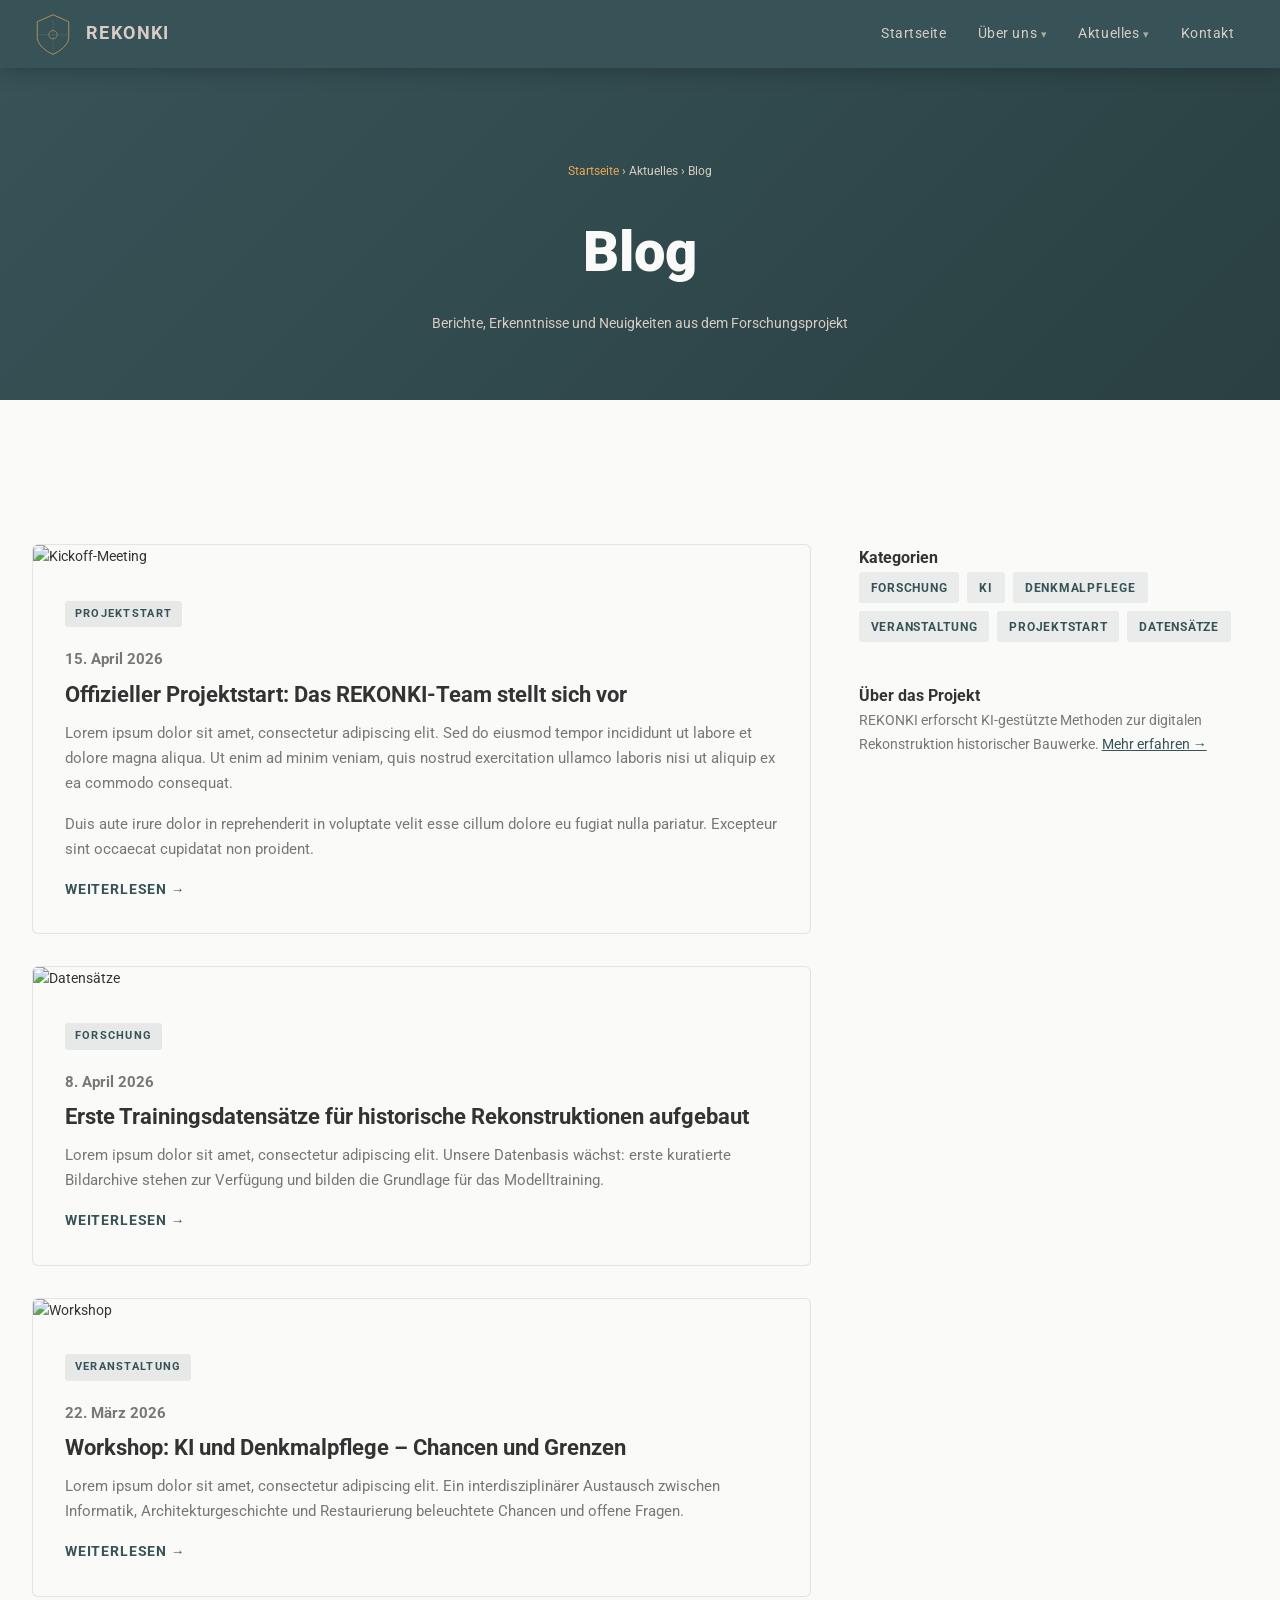
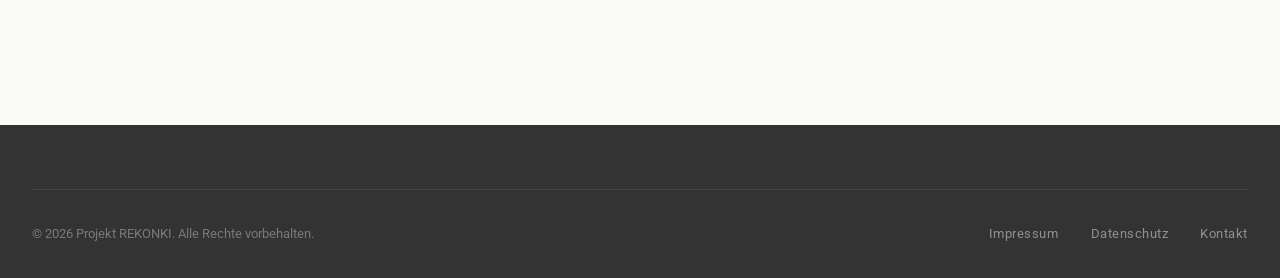
==== pages/blog.html @ 59e0ab64 "Add files via upload" ====
<!DOCTYPE html>
<html lang="de">
<head>
  <meta charset="UTF-8" />
  <meta name="viewport" content="width=device-width, initial-scale=1.0" />
  <meta name="description" content="REKONKI Blog – Aktuelle Berichte aus dem Forschungsprojekt." />
  <title>Blog – REKONKI</title>
  <link rel="preconnect" href="https://fonts.googleapis.com" />
  <link href="https://fonts.googleapis.com/css2?family=Roboto:wght@300;400;700;900&display=swap" rel="stylesheet" />
  <link rel="stylesheet" href="../css/style.css" />
  <style>
    .page-hero { background: linear-gradient(135deg, var(--teal) 0%, #2a4042 100%); padding: 5rem 0 4rem; text-align: center; }
    .page-hero h1 { color: var(--white); font-size: clamp(2rem,5vw,3.5rem); font-weight: 900; }
    .page-hero p { color: var(--sand); margin-top: 0.75rem; }
    .breadcrumb { font-size: 0.78rem; color: rgba(217,204,196,0.5); margin-bottom: 1.5rem; }
    .breadcrumb a { color: var(--gold); text-decoration: none; }
    .blog-grid { display: grid; grid-template-columns: 2fr 1fr; gap: 3rem; margin-top: 3rem; }
    .blog-post { background: var(--white); border: 1px solid rgba(217,204,196,0.5); border-radius: 6px; overflow: hidden; margin-bottom: 2rem; }
    .blog-post img { width: 100%; height: 260px; object-fit: cover; }
    .blog-post-body { padding: 2rem; }
    .blog-post h2 { font-size: 1.35rem; font-weight: 700; color: var(--dark); margin-bottom: 0.75rem; line-height: 1.3; }
    .blog-post p { font-size: 0.92rem; color: #777; line-height: 1.7; margin-bottom: 1rem; }
    .blog-post a.read-more { color: var(--teal); font-weight: 700; font-size: 0.85rem; text-decoration: none; letter-spacing: 0.06em; text-transform: uppercase; }
    .blog-post a.read-more:hover { color: var(--gold); }
    .sidebar h3 { font-size: 1rem; font-weight: 700; color: var(--dark); margin-bottom: 1rem; padding-bottom: 0.5rem; border-bottom: 2px solid var(--gold); }
    .sidebar-widget { margin-bottom: 2.5rem; }
    .tag-cloud { display: flex; flex-wrap: wrap; gap: 0.5rem; }
    .tag { background: rgba(55,83,87,0.08); color: var(--teal); padding: 0.3rem 0.75rem; border-radius: 3px; font-size: 0.78rem; font-weight: 700; letter-spacing: 0.06em; text-transform: uppercase; }
    @media (max-width:768px) { .blog-grid { grid-template-columns: 1fr; } }
  </style>
</head>
<body>

<nav id="main-nav" role="navigation" aria-label="Hauptnavigation">
  <div class="nav-inner">
    <a href="../index.html" class="nav-logo">
      <svg width="42" height="42" viewBox="0 0 100 120" fill="none" aria-hidden="true">
        <path d="M50 5 L95 25 L95 70 C95 90 70 110 50 118 C30 110 5 90 5 70 L5 25 Z" fill="#375357" stroke="#E9A753" stroke-width="2"/>
        <circle cx="50" cy="62" r="12" fill="none" stroke="#E9A753" stroke-width="1.5"/>
        <line x1="50" y1="20" x2="50" y2="115" stroke="rgba(217,204,196,0.3)" stroke-width="1"/>
        <line x1="8" y1="62" x2="92" y2="62" stroke="rgba(217,204,196,0.3)" stroke-width="1"/>
      </svg>
      <span class="nav-logo-text">REKONKI</span>
    </a>
    <ul class="nav-links" id="nav-links">
      <li><a href="../index.html">Startseite</a></li>
      <li class="nav-dropdown"><a href="#">Über uns</a>
        <ul class="dropdown-menu">
          <li><a href="team.html">Projektteam</a></li>
          <li><a href="partner.html">Projektpartner</a></li>
          <li><a href="traeger.html">Projektträger</a></li>
          <li><a href="entwicklung.html">Projektentwicklung</a></li>
        </ul>
      </li>
      <li class="nav-dropdown"><a href="#">Aktuelles</a>
        <ul class="dropdown-menu">
          <li><a href="blog.html">Blog</a></li>
          <li><a href="veranstaltungen.html">Veranstaltungen</a></li>
        </ul>
      </li>
      <li><a href="kontakt.html">Kontakt</a></li>
    </ul>
    <button class="burger" id="burger" aria-label="Menü öffnen"><span></span><span></span><span></span></button>
  </div>
</nav>

<header class="page-hero">
  <div class="container">
    <p class="breadcrumb"><a href="../index.html">Startseite</a> › Aktuelles › Blog</p>
    <h1>Blog</h1>
    <p>Berichte, Erkenntnisse und Neuigkeiten aus dem Forschungsprojekt</p>
  </div>
</header>

<section>
  <div class="container">
    <div class="blog-grid">
      <main>
        <article class="blog-post reveal" id="post-1">
          <img src="https://images.unsplash.com/photo-1524178232363-1fb2b075b655?w=900&q=70" alt="Kickoff-Meeting" loading="lazy" />
          <div class="blog-post-body">
            <span class="news-tag">Projektstart</span>
            <p class="news-date" style="margin:0.5rem 0;">15. April 2026</p>
            <h2>Offizieller Projektstart: Das REKONKI-Team stellt sich vor</h2>
            <p>Lorem ipsum dolor sit amet, consectetur adipiscing elit. Sed do eiusmod tempor incididunt ut labore et dolore magna aliqua. Ut enim ad minim veniam, quis nostrud exercitation ullamco laboris nisi ut aliquip ex ea commodo consequat.</p>
            <p>Duis aute irure dolor in reprehenderit in voluptate velit esse cillum dolore eu fugiat nulla pariatur. Excepteur sint occaecat cupidatat non proident.</p>
            <a href="#" class="read-more">Weiterlesen →</a>
          </div>
        </article>
        <article class="blog-post reveal" id="post-2">
          <img src="https://images.unsplash.com/photo-1551288049-bebda4e38f71?w=900&q=70" alt="Datensätze" loading="lazy" />
          <div class="blog-post-body">
            <span class="news-tag">Forschung</span>
            <p class="news-date" style="margin:0.5rem 0;">8. April 2026</p>
            <h2>Erste Trainingsdatensätze für historische Rekonstruktionen aufgebaut</h2>
            <p>Lorem ipsum dolor sit amet, consectetur adipiscing elit. Unsere Datenbasis wächst: erste kuratierte Bildarchive stehen zur Verfügung und bilden die Grundlage für das Modelltraining.</p>
            <a href="#" class="read-more">Weiterlesen →</a>
          </div>
        </article>
        <article class="blog-post reveal" id="post-3">
          <img src="https://images.unsplash.com/photo-1540575467063-178a50c2df87?w=900&q=70" alt="Workshop" loading="lazy" />
          <div class="blog-post-body">
            <span class="news-tag">Veranstaltung</span>
            <p class="news-date" style="margin:0.5rem 0;">22. März 2026</p>
            <h2>Workshop: KI und Denkmalpflege – Chancen und Grenzen</h2>
            <p>Lorem ipsum dolor sit amet, consectetur adipiscing elit. Ein interdisziplinärer Austausch zwischen Informatik, Architekturgeschichte und Restaurierung beleuchtete Chancen und offene Fragen.</p>
            <a href="#" class="read-more">Weiterlesen →</a>
          </div>
        </article>
      </main>

      <aside>
        <div class="sidebar-widget reveal">
          <h3>Kategorien</h3>
          <div class="tag-cloud">
            <span class="tag">Forschung</span>
            <span class="tag">KI</span>
            <span class="tag">Denkmalpflege</span>
            <span class="tag">Veranstaltung</span>
            <span class="tag">Projektstart</span>
            <span class="tag">Datensätze</span>
          </div>
        </div>
        <div class="sidebar-widget reveal">
          <h3>Über das Projekt</h3>
          <p style="font-size:0.88rem; color:#777; line-height:1.7;">
            REKONKI erforscht KI-gestützte Methoden zur digitalen Rekonstruktion 
            historischer Bauwerke. <a href="../index.html" style="color:var(--teal);">Mehr erfahren →</a>
          </p>
        </div>
      </aside>
    </div>
  </div>
</section>

<footer role="contentinfo">
  <div class="container">
    <div class="footer-bottom" style="border-top:1px solid rgba(217,204,196,0.12); padding-top:2rem; display:flex; align-items:center; justify-content:space-between; flex-wrap:wrap; gap:1rem;">
      <p class="footer-copy">&copy; 2026 Projekt REKONKI. Alle Rechte vorbehalten.</p>
      <ul class="footer-links">
        <li><a href="impressum.html">Impressum</a></li>
        <li><a href="datenschutz.html">Datenschutz</a></li>
        <li><a href="kontakt.html">Kontakt</a></li>
      </ul>
    </div>
  </div>
</footer>
<script src="../js/main.js"></script>
</body>
</html>
---- css/style.css ----
@import url('https://fonts.googleapis.com/css2?family=Roboto:wght@300;400;700;900&display=swap');

:root {
  --dark: #333333;
  --sand: #D9CCC4;
  --terracotta: #C3937D;
  --gold: #E9A753;
  --teal: #375357;
  --white: #FAFAF8;
  --light-bg: #F5F0EC;

  --font-main: 'Roboto', sans-serif;
  --font-alt: 'Open Sauce One', 'Roboto', sans-serif;
}

* { box-sizing: border-box; margin: 0; padding: 0; }

html { scroll-behavior: smooth; }

body {
  font-family: var(--font-main);
  color: var(--dark);
  background: var(--white);
  line-height: 1.7;
  font-size: 14px;
}

/* ───── NAV ───── */
#main-nav {
  position: sticky;
  top: 0;
  z-index: 1000;
  background: var(--teal);
  box-shadow: 0 2px 20px rgba(0,0,0,0.25);
}

.nav-inner {
  max-width: 1280px;
  margin: 0 auto;
  padding: 0 2rem;
  display: flex;
  align-items: center;
  justify-content: space-between;
  height: 68px;
}

.nav-logo {
  display: flex;
  align-items: center;
  gap: 0.75rem;
  text-decoration: none;
  color: var(--white);
}
.nav-logo img { height: 42px; width: auto; }
.nav-logo-text {
  font-size: 1.1rem;
  font-weight: 700;
  letter-spacing: 0.08em;
  color: var(--sand);
}

.nav-links {
  display: flex;
  align-items: center;
  gap: 0.25rem;
  list-style: none;
}

.nav-links a {
  color: var(--sand);
  text-decoration: none;
  font-size: 0.85rem;
  font-weight: 400;
  padding: 0.5rem 0.85rem;
  border-radius: 4px;
  letter-spacing: 0.04em;
  transition: background 0.2s, color 0.2s;
}
.nav-links a:hover { background: rgba(217,204,196,0.15); color: var(--white); }

/* Dropdown */
.nav-dropdown { position: relative; }
.nav-dropdown > a::after {
  content: ' ▾';
  font-size: 0.7rem;
  opacity: 0.7;
}
.dropdown-menu {
  display: none;
  position: absolute;
  top: 100%;
  left: 0;
  background: var(--teal);
  min-width: 180px;
  border-top: 2px solid var(--gold);
  border-radius: 0 0 6px 6px;
  box-shadow: 0 8px 20px rgba(0,0,0,0.2);
  list-style: none;
}
.dropdown-menu li a {
  display: block;
  padding: 0.6rem 1rem;
  color: var(--sand);
  font-size: 0.82rem;
  border-radius: 0;
}
.dropdown-menu li a:hover { background: rgba(233,167,83,0.2); color: var(--gold); }
.nav-dropdown:hover .dropdown-menu { display: block; }

/* Burger */
.burger {
  display: none;
  flex-direction: column;
  gap: 5px;
  cursor: pointer;
  padding: 8px;
  background: none;
  border: none;
}
.burger span {
  display: block;
  width: 24px;
  height: 2px;
  background: var(--sand);
  transition: all 0.3s;
  border-radius: 2px;
}

/* ───── HERO ───── */
#hero {
  min-height: 90vh;
  background: linear-gradient(135deg, var(--teal) 0%, #2a4042 50%, #1e2f31 100%);
  display: flex;
  align-items: center;
  justify-content: center;
  text-align: center;
  position: relative;
  overflow: hidden;
  padding: 4rem 2rem;
}

#hero::before {
  content: '';
  position: absolute;
  inset: 0;
  background:
    radial-gradient(ellipse at 20% 50%, rgba(233,167,83,0.1) 0%, transparent 60%),
    radial-gradient(ellipse at 80% 20%, rgba(195,147,125,0.08) 0%, transparent 50%);
}

/* Animated grid overlay */
#hero::after {
  content: '';
  position: absolute;
  inset: 0;
  background-image:
    linear-gradient(rgba(217,204,196,0.04) 1px, transparent 1px),
    linear-gradient(90deg, rgba(217,204,196,0.04) 1px, transparent 1px);
  background-size: 60px 60px;
  mask-image: radial-gradient(ellipse at center, black 30%, transparent 80%);
}

.hero-content {
  position: relative;
  z-index: 1;
  max-width: 860px;
}

.hero-badge {
  display: inline-block;
  background: rgba(233,167,83,0.15);
  border: 1px solid rgba(233,167,83,0.4);
  color: var(--gold);
  font-size: 0.72rem;
  letter-spacing: 0.18em;
  padding: 0.35rem 1rem;
  border-radius: 100px;
  margin-bottom: 2rem;
  text-transform: uppercase;
  font-weight: 700;
}

.hero-logo-img {
  width: 110px;
  height: 110px;
  object-fit: contain;
  margin-bottom: 2rem;
  filter: drop-shadow(0 0 20px rgba(233,167,83,0.4));
  animation: heroFloat 4s ease-in-out infinite;
}

@keyframes heroFloat {
  0%, 100% { transform: translateY(0); }
  50% { transform: translateY(-10px); }
}

.hero-title {
  font-family: var(--font-main);
  font-size: clamp(2.8rem, 6vw, 5rem);
  font-weight: 900;
  color: var(--white);
  line-height: 1.05;
  letter-spacing: -0.02em;
  margin-bottom: 0.5rem;
}

.hero-title span { color: var(--gold); }

.hero-sub {
  font-size: clamp(1rem, 2vw, 1.3rem);
  color: var(--sand);
  font-weight: 300;
  letter-spacing: 0.06em;
  margin-bottom: 2.5rem;
}

.hero-statement {
  font-size: clamp(1.05rem, 2.5vw, 1.35rem);
  color: rgba(217,204,196,0.85);
  max-width: 680px;
  margin: 0 auto 3rem;
  line-height: 1.65;
}

.hero-cta {
  display: inline-flex;
  gap: 1rem;
  flex-wrap: wrap;
  justify-content: center;
}

.btn-primary {
  background: var(--gold);
  color: var(--dark);
  padding: 0.85rem 2rem;
  font-weight: 700;
  font-size: 0.88rem;
  letter-spacing: 0.06em;
  text-decoration: none;
  border-radius: 4px;
  text-transform: uppercase;
  transition: background 0.2s, transform 0.15s;
}
.btn-primary:hover { background: #d4923f; transform: translateY(-2px); }

.btn-secondary {
  background: transparent;
  color: var(--sand);
  padding: 0.85rem 2rem;
  font-weight: 400;
  font-size: 0.88rem;
  letter-spacing: 0.06em;
  text-decoration: none;
  border: 1px solid rgba(217,204,196,0.4);
  border-radius: 4px;
  text-transform: uppercase;
  transition: border-color 0.2s, color 0.2s;
}
.btn-secondary:hover { border-color: var(--sand); color: var(--white); }

/* ───── SECTION SHARED ───── */
.section-label {
  font-size: 0.72rem;
  letter-spacing: 0.2em;
  text-transform: uppercase;
  color: var(--terracotta);
  font-weight: 700;
  margin-bottom: 0.75rem;
}

.section-title {
  font-size: clamp(1.8rem, 3.5vw, 2.8rem);
  font-weight: 700;
  color: var(--dark);
  line-height: 1.15;
  margin-bottom: 1rem;
}

.section-intro {
  font-size: 1rem;
  color: #666;
  max-width: 640px;
  line-height: 1.7;
}

.container {
  max-width: 1280px;
  margin: 0 auto;
  padding: 0 2rem;
}

section { padding: 6rem 0; }
section:nth-child(even) { background: var(--light-bg); }

/* ───── CAROUSEL ───── */
#challenges { background: var(--dark); padding: 6rem 0; }
#challenges .section-label { color: var(--terracotta); }
#challenges .section-title { color: var(--white); }

.carousel-wrapper {
  position: relative;
  overflow: hidden;
  border-radius: 8px;
  margin-top: 3rem;
}

.carousel-track {
  display: flex;
  transition: transform 0.5s cubic-bezier(0.77,0,0.175,1);
}

.carousel-slide {
  min-width: 100%;
  position: relative;
  height: 480px;
  overflow: hidden;
}

.carousel-slide img {
  width: 100%;
  height: 100%;
  object-fit: cover;
  filter: brightness(0.55);
}

.slide-content {
  position: absolute;
  bottom: 0;
  left: 0;
  right: 0;
  padding: 3rem;
  background: linear-gradient(to top, rgba(30,47,49,0.98) 0%, transparent 100%);
}

.slide-num {
  font-size: 0.7rem;
  letter-spacing: 0.2em;
  color: var(--gold);
  font-weight: 700;
  text-transform: uppercase;
  margin-bottom: 0.5rem;
}

.slide-content h3 {
  font-size: 1.6rem;
  font-weight: 700;
  color: var(--white);
  margin-bottom: 0.75rem;
}

.slide-content p { color: var(--sand); font-size: 0.95rem; max-width: 600px; }

.carousel-controls {
  display: flex;
  align-items: center;
  justify-content: center;
  gap: 1rem;
  margin-top: 1.5rem;
}

.carousel-btn {
  width: 44px;
  height: 44px;
  border-radius: 50%;
  border: 1px solid rgba(217,204,196,0.25);
  background: transparent;
  color: var(--sand);
  font-size: 1.1rem;
  cursor: pointer;
  display: flex;
  align-items: center;
  justify-content: center;
  transition: background 0.2s, border-color 0.2s;
}
.carousel-btn:hover { background: rgba(233,167,83,0.15); border-color: var(--gold); color: var(--gold); }

.carousel-dots { display: flex; gap: 8px; }
.dot {
  width: 8px;
  height: 8px;
  border-radius: 50%;
  background: rgba(217,204,196,0.3);
  cursor: pointer;
  transition: background 0.2s, transform 0.2s;
}
.dot.active { background: var(--gold); transform: scale(1.3); }

/* ───── CORE QUESTIONS ───── */
.kernfragen-grid {
  display: grid;
  grid-template-columns: repeat(3, 1fr);
  gap: 2rem;
  margin-top: 3.5rem;
}

.kf-card {
  background: var(--white);
  border: 1px solid rgba(195,147,125,0.2);
  border-top: 3px solid var(--gold);
  padding: 2.5rem;
  border-radius: 4px;
  transition: box-shadow 0.2s, transform 0.2s;
}
.kf-card:hover { box-shadow: 0 12px 40px rgba(55,83,87,0.12); transform: translateY(-4px); }

.kf-icon {
  width: 52px;
  height: 52px;
  border-radius: 50%;
  background: var(--teal);
  display: flex;
  align-items: center;
  justify-content: center;
  margin-bottom: 1.5rem;
  color: var(--gold);
  font-size: 1.3rem;
}

.kf-card h3 {
  font-size: 1.1rem;
  font-weight: 700;
  color: var(--dark);
  margin-bottom: 1rem;
  line-height: 1.3;
}

.kf-card p { color: #666; font-size: 0.92rem; line-height: 1.7; }

/* ───── NEWS ───── */
.news-grid {
  display: grid;
  grid-template-columns: repeat(3, 1fr);
  gap: 2rem;
  margin-top: 3rem;
}

.news-card {
  border-radius: 6px;
  overflow: hidden;
  background: var(--white);
  border: 1px solid rgba(217,204,196,0.5);
  transition: box-shadow 0.25s, transform 0.25s;
  text-decoration: none;
  color: inherit;
  display: block;
}
.news-card:hover { box-shadow: 0 16px 48px rgba(55,83,87,0.14); transform: translateY(-5px); }

.news-card-img {
  width: 100%;
  height: 200px;
  object-fit: cover;
}

.news-card-body { padding: 1.5rem; }

.news-tag {
  display: inline-block;
  background: rgba(55,83,87,0.1);
  color: var(--teal);
  font-size: 0.68rem;
  font-weight: 700;
  letter-spacing: 0.12em;
  text-transform: uppercase;
  padding: 0.25rem 0.6rem;
  border-radius: 3px;
  margin-bottom: 0.75rem;
}

.news-card h3 {
  font-size: 1.05rem;
  font-weight: 700;
  color: var(--dark);
  margin-bottom: 0.6rem;
  line-height: 1.35;
}

.news-card p { font-size: 0.88rem; color: #777; }

.news-date {
  font-size: 0.78rem;
  color: var(--terracotta);
  margin-top: 1rem;
  font-weight: 700;
}

.news-more {
  text-align: center;
  margin-top: 3rem;
}

/* ───── PARTNER ───── */
#partner { background: var(--light-bg); }

.partner-list {
  margin-top: 3rem;
  display: flex;
  flex-direction: column;
  gap: 1.5px;
}

.partner-item {
  display: grid;
  grid-template-columns: 180px 1fr;
  align-items: center;
  background: var(--white);
  border: 1px solid rgba(217,204,196,0.5);
  border-radius: 4px;
  overflow: hidden;
  transition: box-shadow 0.2s;
}
.partner-item:hover { box-shadow: 0 4px 20px rgba(55,83,87,0.1); }

.partner-logo-cell {
  padding: 2rem;
  display: flex;
  align-items: center;
  justify-content: center;
  border-right: 1px solid rgba(217,204,196,0.4);
  background: var(--light-bg);
  min-height: 100px;
}

.partner-logo-placeholder {
  width: 100px;
  height: 50px;
  background: var(--sand);
  border-radius: 4px;
  display: flex;
  align-items: center;
  justify-content: center;
  font-size: 0.65rem;
  color: var(--dark);
  font-weight: 700;
  letter-spacing: 0.08em;
  text-align: center;
}

.partner-info { padding: 1.5rem 2rem; }
.partner-info h3 { font-size: 1rem; font-weight: 700; color: var(--dark); margin-bottom: 0.5rem; }
.partner-info p { font-size: 0.88rem; color: #666; line-height: 1.65; }

/* ───── FOOTER ───── */
footer {
  background: var(--dark);
  color: var(--sand);
  padding: 4rem 0 2rem;
}

.footer-top {
  display: flex;
  align-items: flex-start;
  justify-content: space-between;
  gap: 3rem;
  margin-bottom: 3rem;
  flex-wrap: wrap;
}

.footer-brand img { height: 60px; width: auto; margin-bottom: 1rem; }
.footer-brand p { font-size: 0.85rem; color: rgba(217,204,196,0.65); max-width: 280px; line-height: 1.6; }

.footer-tagline {
  font-size: 0.75rem;
  letter-spacing: 0.12em;
  text-transform: uppercase;
  color: var(--gold);
  margin-bottom: 0.5rem;
  font-weight: 700;
}

.footer-traeger {
  text-align: center;
}

.footer-traeger-label {
  font-size: 0.7rem;
  letter-spacing: 0.15em;
  text-transform: uppercase;
  color: rgba(217,204,196,0.5);
  margin-bottom: 0.75rem;
}

.footer-traeger-logo {
  width: 140px;
  height: 70px;
  background: rgba(255,255,255,0.05);
  border: 1px solid rgba(217,204,196,0.15);
  border-radius: 4px;
  display: flex;
  align-items: center;
  justify-content: center;
  font-size: 0.7rem;
  color: rgba(217,204,196,0.4);
  text-transform: uppercase;
  letter-spacing: 0.1em;
  margin: 0 auto;
}

.footer-bottom {
  border-top: 1px solid rgba(217,204,196,0.12);
  padding-top: 2rem;
  display: flex;
  align-items: center;
  justify-content: space-between;
  flex-wrap: wrap;
  gap: 1rem;
}

.footer-copy { font-size: 0.8rem; color: rgba(217,204,196,0.45); }

.footer-links {
  display: flex;
  gap: 2rem;
  list-style: none;
}

.footer-links a {
  color: rgba(217,204,196,0.6);
  text-decoration: none;
  font-size: 0.82rem;
  letter-spacing: 0.04em;
  transition: color 0.2s;
}
.footer-links a:hover { color: var(--gold); }

/* ───── RESPONSIVE ───── */
@media (max-width: 1024px) {
  .kernfragen-grid { grid-template-columns: 1fr 1fr; }
  .news-grid { grid-template-columns: 1fr 1fr; }
}

@media (max-width: 768px) {
  .nav-links { display: none; }
  .burger { display: flex; }
  .nav-links.open {
    display: flex;
    flex-direction: column;
    position: absolute;
    top: 68px;
    left: 0;
    right: 0;
    background: var(--teal);
    padding: 1rem 0;
    box-shadow: 0 8px 20px rgba(0,0,0,0.3);
  }
  .nav-links.open li { width: 100%; }
  .nav-links.open a { display: block; padding: 0.75rem 2rem; }
  .dropdown-menu { position: static; display: none; box-shadow: none; border-radius: 0; padding-left: 1rem; }
  .nav-dropdown.open .dropdown-menu { display: block; }

  .kernfragen-grid { grid-template-columns: 1fr; }
  .news-grid { grid-template-columns: 1fr; }
  .partner-item { grid-template-columns: 1fr; }
  .partner-logo-cell { border-right: none; border-bottom: 1px solid rgba(217,204,196,0.4); }
  .footer-top { flex-direction: column; align-items: center; text-align: center; }
  .footer-bottom { flex-direction: column; text-align: center; }
  .carousel-slide { height: 360px; }
  .slide-content { padding: 1.5rem; }
}

/* ───── SCROLL REVEAL ───── */
.reveal {
  opacity: 0;
  transform: translateY(30px);
  transition: opacity 0.65s ease, transform 0.65s ease;
}
.reveal.visible { opacity: 1; transform: none; }

/* Section divider accent */
.divider-accent {
  width: 48px;
  height: 3px;
  background: var(--gold);
  margin: 1rem 0 1.5rem;
}
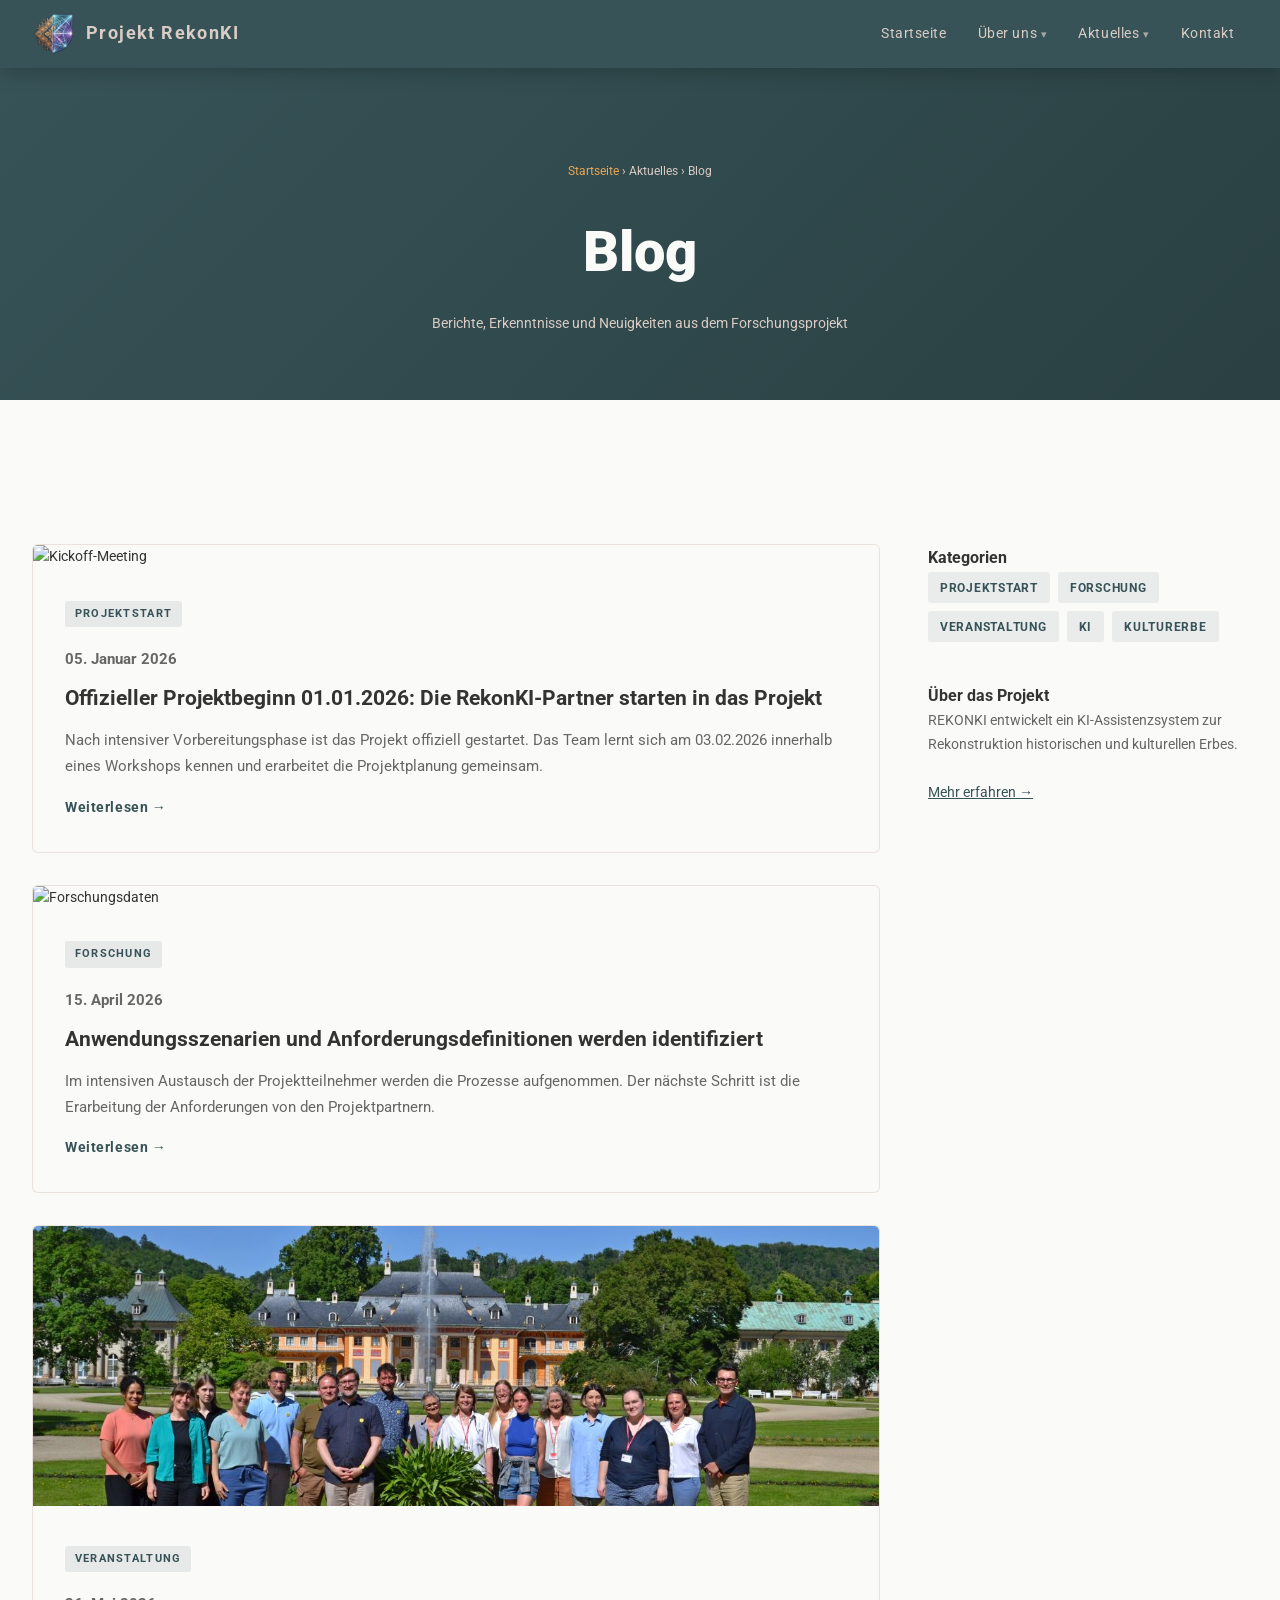
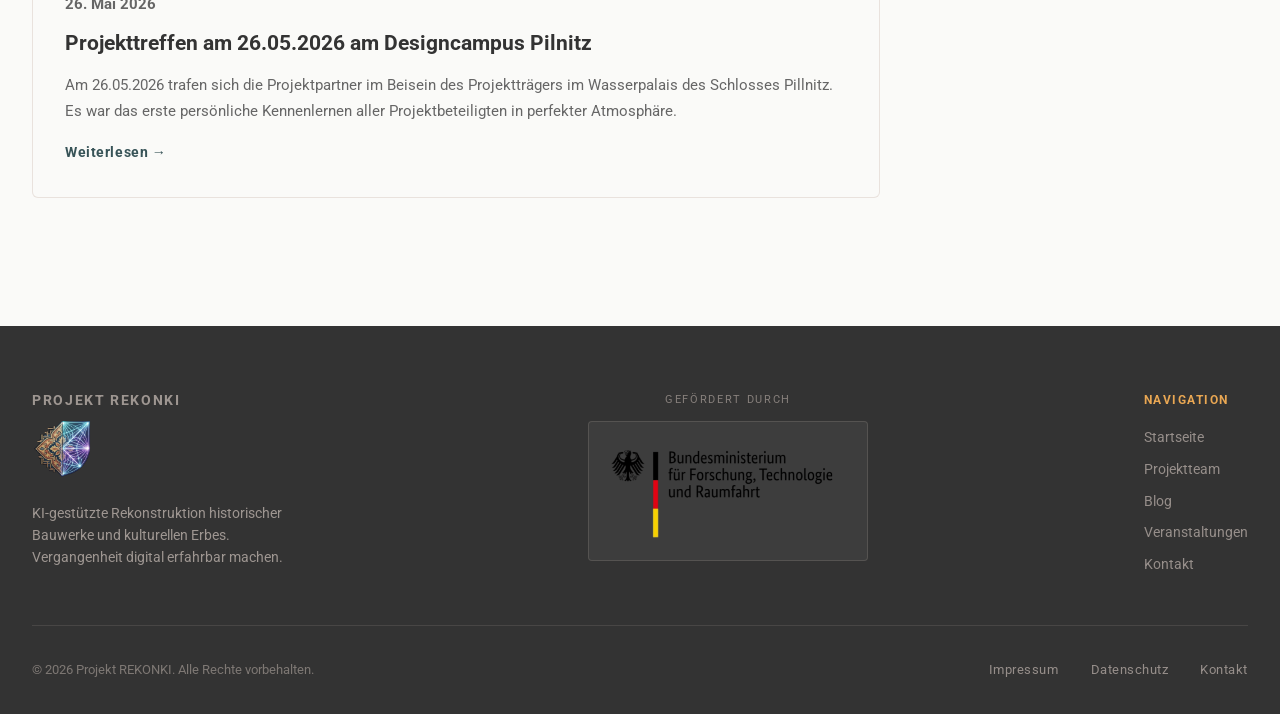
==== commit 464c8c05: "Add files via upload update unterseiten" ====
--- a/pages/blog.html
+++ b/pages/blog.html
@@ -3,7 +3,7 @@
 <head>
   <meta charset="UTF-8" />
   <meta name="viewport" content="width=device-width, initial-scale=1.0" />
-  <meta name="description" content="REKONKI Blog – Aktuelle Berichte aus dem Forschungsprojekt." />
+  <meta name="description" content="Blog – Berichte, Erkenntnisse und Neuigkeiten aus dem Forschungsprojekt REKONKI." />
   <title>Blog – REKONKI</title>
   <link rel="preconnect" href="https://fonts.googleapis.com" />
   <link href="https://fonts.googleapis.com/css2?family=Roboto:wght@300;400;700;900&display=swap" rel="stylesheet" />
@@ -14,13 +14,13 @@
     .page-hero p { color: var(--sand); margin-top: 0.75rem; }
     .breadcrumb { font-size: 0.78rem; color: rgba(217,204,196,0.5); margin-bottom: 1.5rem; }
     .breadcrumb a { color: var(--gold); text-decoration: none; }
-    .blog-grid { display: grid; grid-template-columns: 2fr 1fr; gap: 3rem; margin-top: 3rem; }
+    .blog-grid { display: grid; grid-template-columns: 1fr 320px; gap: 3rem; margin-top: 3rem; align-items: start; }
     .blog-post { background: var(--white); border: 1px solid rgba(217,204,196,0.5); border-radius: 6px; overflow: hidden; margin-bottom: 2rem; }
-    .blog-post img { width: 100%; height: 260px; object-fit: cover; }
+    .blog-post img { width: 100%; height: 280px; object-fit: cover; }
     .blog-post-body { padding: 2rem; }
-    .blog-post h2 { font-size: 1.35rem; font-weight: 700; color: var(--dark); margin-bottom: 0.75rem; line-height: 1.3; }
-    .blog-post p { font-size: 0.92rem; color: #777; line-height: 1.7; margin-bottom: 1rem; }
-    .blog-post a.read-more { color: var(--teal); font-weight: 700; font-size: 0.85rem; text-decoration: none; letter-spacing: 0.06em; text-transform: uppercase; }
+    .blog-post h2 { font-size: 1.3rem; font-weight: 700; color: var(--dark); margin: 0.75rem 0 1rem; line-height: 1.3; }
+    .blog-post p { font-size: 0.92rem; color: #666; line-height: 1.75; margin-bottom: 1rem; }
+    .blog-post a.read-more { color: var(--teal); font-weight: 700; font-size: 0.88rem; text-decoration: none; letter-spacing: 0.04em; }
     .blog-post a.read-more:hover { color: var(--gold); }
     .sidebar h3 { font-size: 1rem; font-weight: 700; color: var(--dark); margin-bottom: 1rem; padding-bottom: 0.5rem; border-bottom: 2px solid var(--gold); }
     .sidebar-widget { margin-bottom: 2.5rem; }
@@ -31,42 +31,12 @@
 </head>
 <body>
 
-<nav id="main-nav" role="navigation" aria-label="Hauptnavigation">
-  <div class="nav-inner">
-    <a href="../index.html" class="nav-logo">
-      <svg width="42" height="42" viewBox="0 0 100 120" fill="none" aria-hidden="true">
-        <path d="M50 5 L95 25 L95 70 C95 90 70 110 50 118 C30 110 5 90 5 70 L5 25 Z" fill="#375357" stroke="#E9A753" stroke-width="2"/>
-        <circle cx="50" cy="62" r="12" fill="none" stroke="#E9A753" stroke-width="1.5"/>
-        <line x1="50" y1="20" x2="50" y2="115" stroke="rgba(217,204,196,0.3)" stroke-width="1"/>
-        <line x1="8" y1="62" x2="92" y2="62" stroke="rgba(217,204,196,0.3)" stroke-width="1"/>
-      </svg>
-      <span class="nav-logo-text">REKONKI</span>
-    </a>
-    <ul class="nav-links" id="nav-links">
-      <li><a href="../index.html">Startseite</a></li>
-      <li class="nav-dropdown"><a href="#">Über uns</a>
-        <ul class="dropdown-menu">
-          <li><a href="team.html">Projektteam</a></li>
-          <li><a href="partner.html">Projektpartner</a></li>
-          <li><a href="traeger.html">Projektträger</a></li>
-          <li><a href="entwicklung.html">Projektentwicklung</a></li>
-        </ul>
-      </li>
-      <li class="nav-dropdown"><a href="#">Aktuelles</a>
-        <ul class="dropdown-menu">
-          <li><a href="blog.html">Blog</a></li>
-          <li><a href="veranstaltungen.html">Veranstaltungen</a></li>
-        </ul>
-      </li>
-      <li><a href="kontakt.html">Kontakt</a></li>
-    </ul>
-    <button class="burger" id="burger" aria-label="Menü öffnen"><span></span><span></span><span></span></button>
-  </div>
-</nav>
+<!-- Navigation → wird durch js/components.js eingefügt -->
+<div id="site-nav"></div>
 
 <header class="page-hero">
   <div class="container">
-    <p class="breadcrumb"><a href="../index.html">Startseite</a> › Aktuelles › Blog</p>
+    <p class="breadcrumb"><a href="/index.html">Startseite</a> › Aktuelles › Blog</p>
     <h1>Blog</h1>
     <p>Berichte, Erkenntnisse und Neuigkeiten aus dem Forschungsprojekt</p>
   </div>
@@ -80,52 +50,53 @@
           <img src="https://images.unsplash.com/photo-1524178232363-1fb2b075b655?w=900&q=70" alt="Kickoff-Meeting" loading="lazy" />
           <div class="blog-post-body">
             <span class="news-tag">Projektstart</span>
-            <p class="news-date" style="margin:0.5rem 0;">15. April 2026</p>
-            <h2>Offizieller Projektstart: Das REKONKI-Team stellt sich vor</h2>
-            <p>Lorem ipsum dolor sit amet, consectetur adipiscing elit. Sed do eiusmod tempor incididunt ut labore et dolore magna aliqua. Ut enim ad minim veniam, quis nostrud exercitation ullamco laboris nisi ut aliquip ex ea commodo consequat.</p>
-            <p>Duis aute irure dolor in reprehenderit in voluptate velit esse cillum dolore eu fugiat nulla pariatur. Excepteur sint occaecat cupidatat non proident.</p>
-            <a href="#" class="read-more">Weiterlesen →</a>
+            <p class="news-date" style="margin:0.5rem 0;">05. Januar 2026</p>
+            <h2>Offizieller Projektbeginn 01.01.2026: Die RekonKI-Partner starten in das Projekt</h2>
+            <p>Nach intensiver Vorbereitungsphase ist das Projekt offiziell gestartet. Das Team lernt sich am 03.02.2026 innerhalb eines Workshops kennen und erarbeitet die Projektplanung gemeinsam.</p>
+            <a href="coming-soon.html" class="read-more">Weiterlesen →</a>
           </div>
         </article>
+
         <article class="blog-post reveal" id="post-2">
-          <img src="https://images.unsplash.com/photo-1551288049-bebda4e38f71?w=900&q=70" alt="Datensätze" loading="lazy" />
+          <img src="https://images.unsplash.com/photo-1551288049-bebda4e38f71?w=900&q=70" alt="Forschungsdaten" loading="lazy" />
           <div class="blog-post-body">
             <span class="news-tag">Forschung</span>
-            <p class="news-date" style="margin:0.5rem 0;">8. April 2026</p>
-            <h2>Erste Trainingsdatensätze für historische Rekonstruktionen aufgebaut</h2>
-            <p>Lorem ipsum dolor sit amet, consectetur adipiscing elit. Unsere Datenbasis wächst: erste kuratierte Bildarchive stehen zur Verfügung und bilden die Grundlage für das Modelltraining.</p>
-            <a href="#" class="read-more">Weiterlesen →</a>
+            <p class="news-date" style="margin:0.5rem 0;">15. April 2026</p>
+            <h2>Anwendungsszenarien und Anforderungsdefinitionen werden identifiziert</h2>
+            <p>Im intensiven Austausch der Projektteilnehmer werden die Prozesse aufgenommen. Der nächste Schritt ist die Erarbeitung der Anforderungen von den Projektpartnern.</p>
+            <a href="coming-soon.html" class="read-more">Weiterlesen →</a>
           </div>
         </article>
+
         <article class="blog-post reveal" id="post-3">
-          <img src="https://images.unsplash.com/photo-1540575467063-178a50c2df87?w=900&q=70" alt="Workshop" loading="lazy" />
+          <img src="../pic/pic_gruppe.jpg" alt="Gruppenfoto Projekttreffen" loading="lazy" />
           <div class="blog-post-body">
             <span class="news-tag">Veranstaltung</span>
-            <p class="news-date" style="margin:0.5rem 0;">22. März 2026</p>
-            <h2>Workshop: KI und Denkmalpflege – Chancen und Grenzen</h2>
-            <p>Lorem ipsum dolor sit amet, consectetur adipiscing elit. Ein interdisziplinärer Austausch zwischen Informatik, Architekturgeschichte und Restaurierung beleuchtete Chancen und offene Fragen.</p>
-            <a href="#" class="read-more">Weiterlesen →</a>
+            <p class="news-date" style="margin:0.5rem 0;">26. Mai 2026</p>
+            <h2>Projekttreffen am 26.05.2026 am Designcampus Pilnitz</h2>
+            <p>Am 26.05.2026 trafen sich die Projektpartner im Beisein des Projektträgers im Wasserpalais des Schlosses Pillnitz. Es war das erste persönliche Kennenlernen aller Projektbeteiligten in perfekter Atmosphäre.</p>
+            <a href="coming-soon.html" class="read-more">Weiterlesen →</a>
           </div>
         </article>
       </main>
 
       <aside>
-        <div class="sidebar-widget reveal">
+        <div class="sidebar-widget">
           <h3>Kategorien</h3>
           <div class="tag-cloud">
+            <span class="tag">Projektstart</span>
             <span class="tag">Forschung</span>
+            <span class="tag">Veranstaltung</span>
             <span class="tag">KI</span>
-            <span class="tag">Denkmalpflege</span>
-            <span class="tag">Veranstaltung</span>
-            <span class="tag">Projektstart</span>
-            <span class="tag">Datensätze</span>
+            <span class="tag">Kulturerbe</span>
           </div>
         </div>
-        <div class="sidebar-widget reveal">
+        <div class="sidebar-widget">
           <h3>Über das Projekt</h3>
-          <p style="font-size:0.88rem; color:#777; line-height:1.7;">
-            REKONKI erforscht KI-gestützte Methoden zur digitalen Rekonstruktion 
-            historischer Bauwerke. <a href="../index.html" style="color:var(--teal);">Mehr erfahren →</a>
+          <p style="font-size:0.88rem; color:#666; line-height:1.7;">
+            REKONKI entwickelt ein KI-Assistenzsystem zur Rekonstruktion historischen und kulturellen Erbes.
+            <br/><br/>
+            <a href="/index.html" style="color:var(--teal);">Mehr erfahren →</a>
           </p>
         </div>
       </aside>
@@ -133,18 +104,13 @@
   </div>
 </section>
 
-<footer role="contentinfo">
-  <div class="container">
-    <div class="footer-bottom" style="border-top:1px solid rgba(217,204,196,0.12); padding-top:2rem; display:flex; align-items:center; justify-content:space-between; flex-wrap:wrap; gap:1rem;">
-      <p class="footer-copy">&copy; 2026 Projekt REKONKI. Alle Rechte vorbehalten.</p>
-      <ul class="footer-links">
-        <li><a href="impressum.html">Impressum</a></li>
-        <li><a href="datenschutz.html">Datenschutz</a></li>
-        <li><a href="kontakt.html">Kontakt</a></li>
-      </ul>
-    </div>
-  </div>
-</footer>
+<!-- Footer → wird durch js/components.js eingefügt -->
+<div id="site-footer"></div>
+
+<!-- Scripts -->
 <script src="../js/main.js"></script>
+<script src="../js/partners.js"></script>
+<script src="../js/components.js"></script>
+
 </body>
 </html>
--- a/css/style.css
+++ b/css/style.css
@@ -581,8 +581,8 @@
 }
 
 .footer-traeger-logo {
-  width: 140px;
-  height: 70px;
+  width: 280px;
+  height: 140px;
   background: rgba(255,255,255,0.05);
   border: 1px solid rgba(217,204,196,0.15);
   border-radius: 4px;
@@ -673,3 +673,23 @@
   background: var(--gold);
   margin: 1rem 0 1.5rem;
 }
+
+/* Social Link LinkedIn Profil */
+.social-link {
+  display: inline-flex;
+  align-items: center;
+  justify-content: center;
+  margin-top: 1rem;
+  width: 36px;
+  height: 36px;
+  border-radius: 50%;
+  background: rgba(55,83,87,0.08);
+  color: var(--teal);
+  transition: background 0.2s, color 0.2s, transform 0.15s;
+}
+
+.social-link:hover {
+  background: var(--teal);
+  color: var(--white);
+  transform: translateY(-2px);
+}
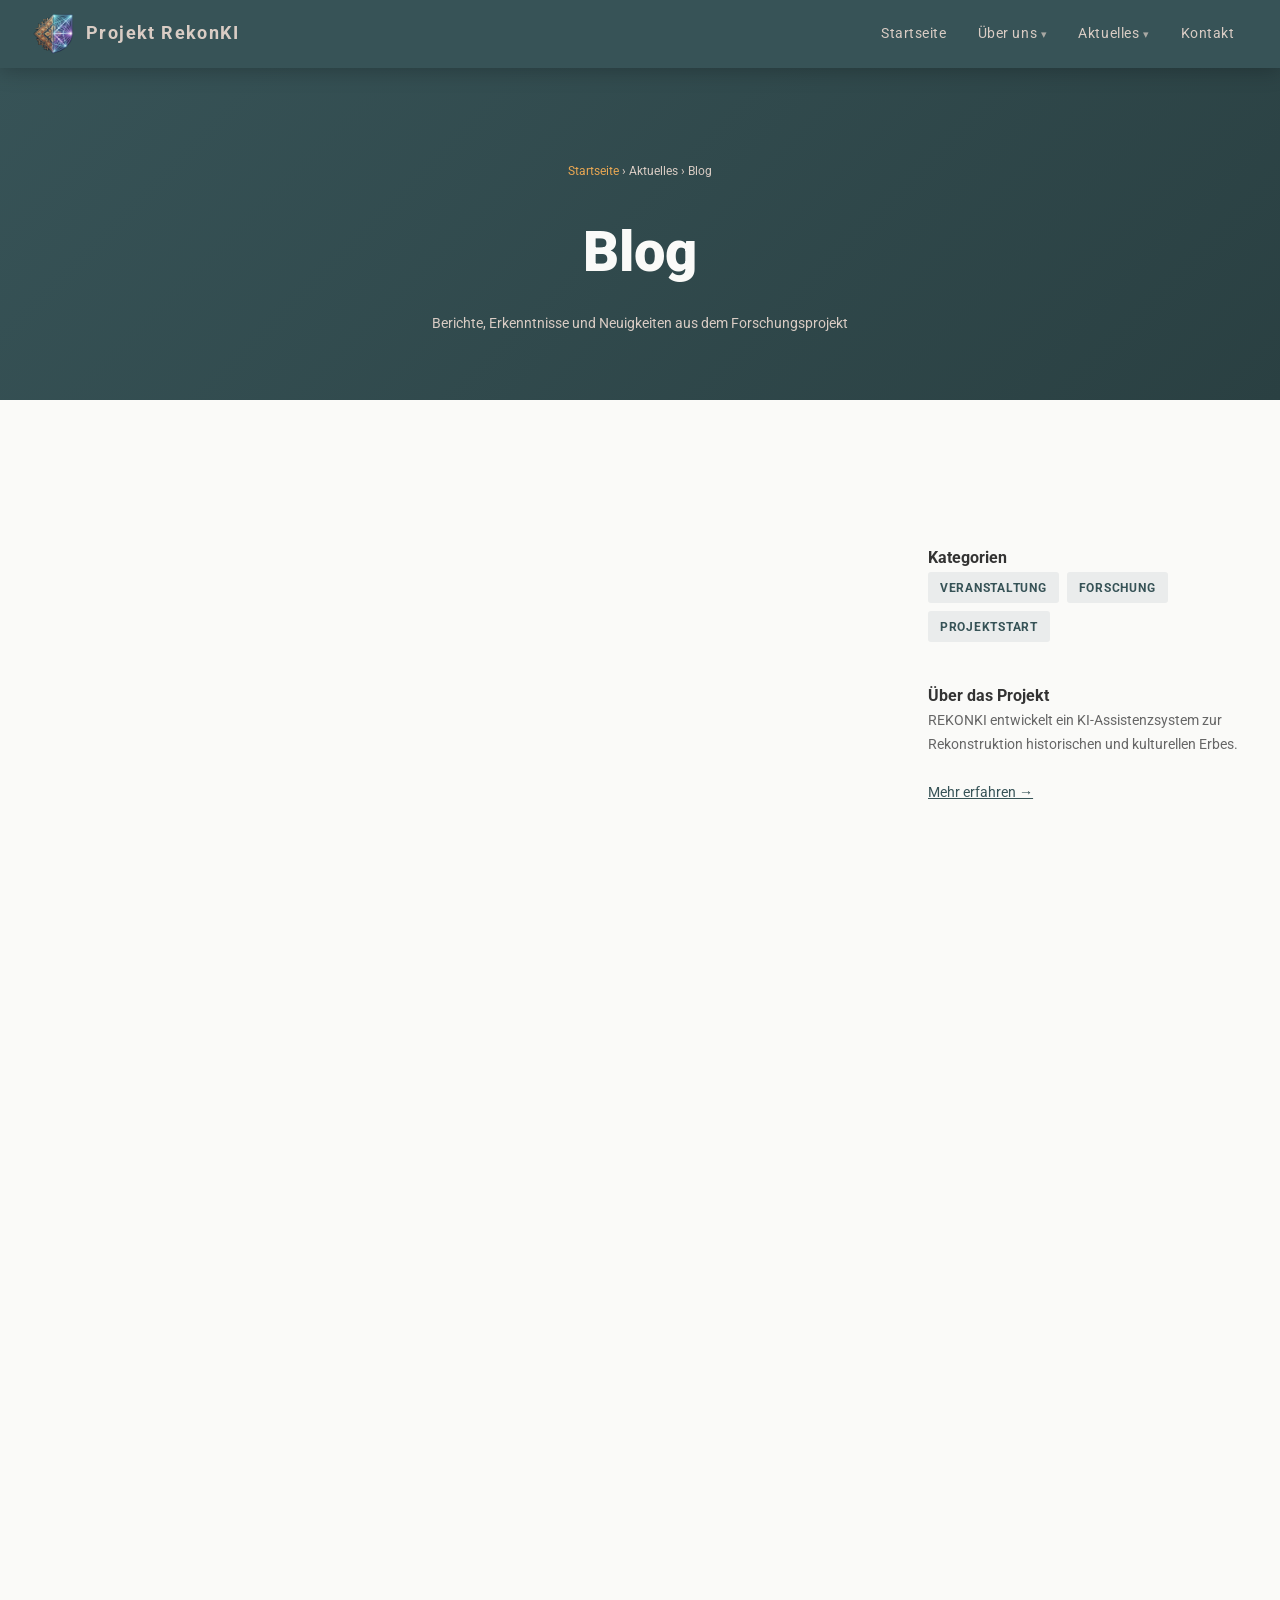
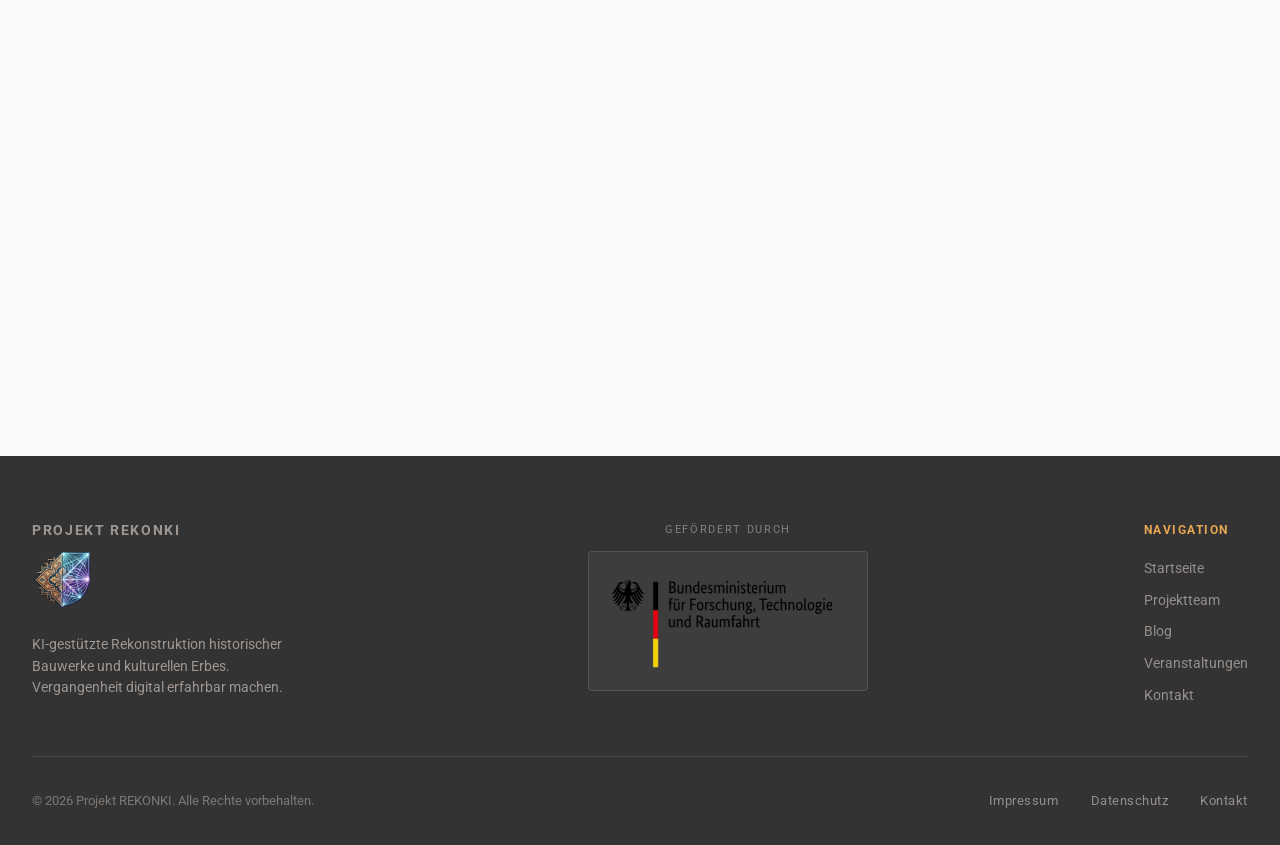
==== commit d1ea5246: "Add files via upload" ====
--- a/pages/blog.html
+++ b/pages/blog.html
@@ -45,51 +45,13 @@
 <section>
   <div class="container">
     <div class="blog-grid">
-      <main>
-        <article class="blog-post reveal" id="post-1">
-          <img src="https://images.unsplash.com/photo-1524178232363-1fb2b075b655?w=900&q=70" alt="Kickoff-Meeting" loading="lazy" />
-          <div class="blog-post-body">
-            <span class="news-tag">Projektstart</span>
-            <p class="news-date" style="margin:0.5rem 0;">05. Januar 2026</p>
-            <h2>Offizieller Projektbeginn 01.01.2026: Die RekonKI-Partner starten in das Projekt</h2>
-            <p>Nach intensiver Vorbereitungsphase ist das Projekt offiziell gestartet. Das Team lernt sich am 03.02.2026 innerhalb eines Workshops kennen und erarbeitet die Projektplanung gemeinsam.</p>
-            <a href="coming-soon.html" class="read-more">Weiterlesen →</a>
-          </div>
-        </article>
-
-        <article class="blog-post reveal" id="post-2">
-          <img src="https://images.unsplash.com/photo-1551288049-bebda4e38f71?w=900&q=70" alt="Forschungsdaten" loading="lazy" />
-          <div class="blog-post-body">
-            <span class="news-tag">Forschung</span>
-            <p class="news-date" style="margin:0.5rem 0;">15. April 2026</p>
-            <h2>Anwendungsszenarien und Anforderungsdefinitionen werden identifiziert</h2>
-            <p>Im intensiven Austausch der Projektteilnehmer werden die Prozesse aufgenommen. Der nächste Schritt ist die Erarbeitung der Anforderungen von den Projektpartnern.</p>
-            <a href="coming-soon.html" class="read-more">Weiterlesen →</a>
-          </div>
-        </article>
-
-        <article class="blog-post reveal" id="post-3">
-          <img src="../pic/pic_gruppe.jpg" alt="Gruppenfoto Projekttreffen" loading="lazy" />
-          <div class="blog-post-body">
-            <span class="news-tag">Veranstaltung</span>
-            <p class="news-date" style="margin:0.5rem 0;">26. Mai 2026</p>
-            <h2>Projekttreffen am 26.05.2026 am Designcampus Pilnitz</h2>
-            <p>Am 26.05.2026 trafen sich die Projektpartner im Beisein des Projektträgers im Wasserpalais des Schlosses Pillnitz. Es war das erste persönliche Kennenlernen aller Projektbeteiligten in perfekter Atmosphäre.</p>
-            <a href="coming-soon.html" class="read-more">Weiterlesen →</a>
-          </div>
-        </article>
-      </main>
+      <!-- Daten & Render → js/news.js. Zeigt ALLE Posts, neueste zuerst. -->
+      <main id="blog-list"></main>
 
       <aside>
         <div class="sidebar-widget">
           <h3>Kategorien</h3>
-          <div class="tag-cloud">
-            <span class="tag">Projektstart</span>
-            <span class="tag">Forschung</span>
-            <span class="tag">Veranstaltung</span>
-            <span class="tag">KI</span>
-            <span class="tag">Kulturerbe</span>
-          </div>
+          <div class="tag-cloud" id="tag-cloud"></div>
         </div>
         <div class="sidebar-widget">
           <h3>Über das Projekt</h3>
@@ -110,7 +72,14 @@
 <!-- Scripts -->
 <script src="../js/main.js"></script>
 <script src="../js/partners.js"></script>
+<script src="../js/news.js"></script>
 <script src="../js/components.js"></script>
+<script>
+  document.addEventListener("DOMContentLoaded", function () {
+    renderNewsList("blog-list");
+    renderNewsTags("tag-cloud");
+  });
+</script>
 
 </body>
 </html>
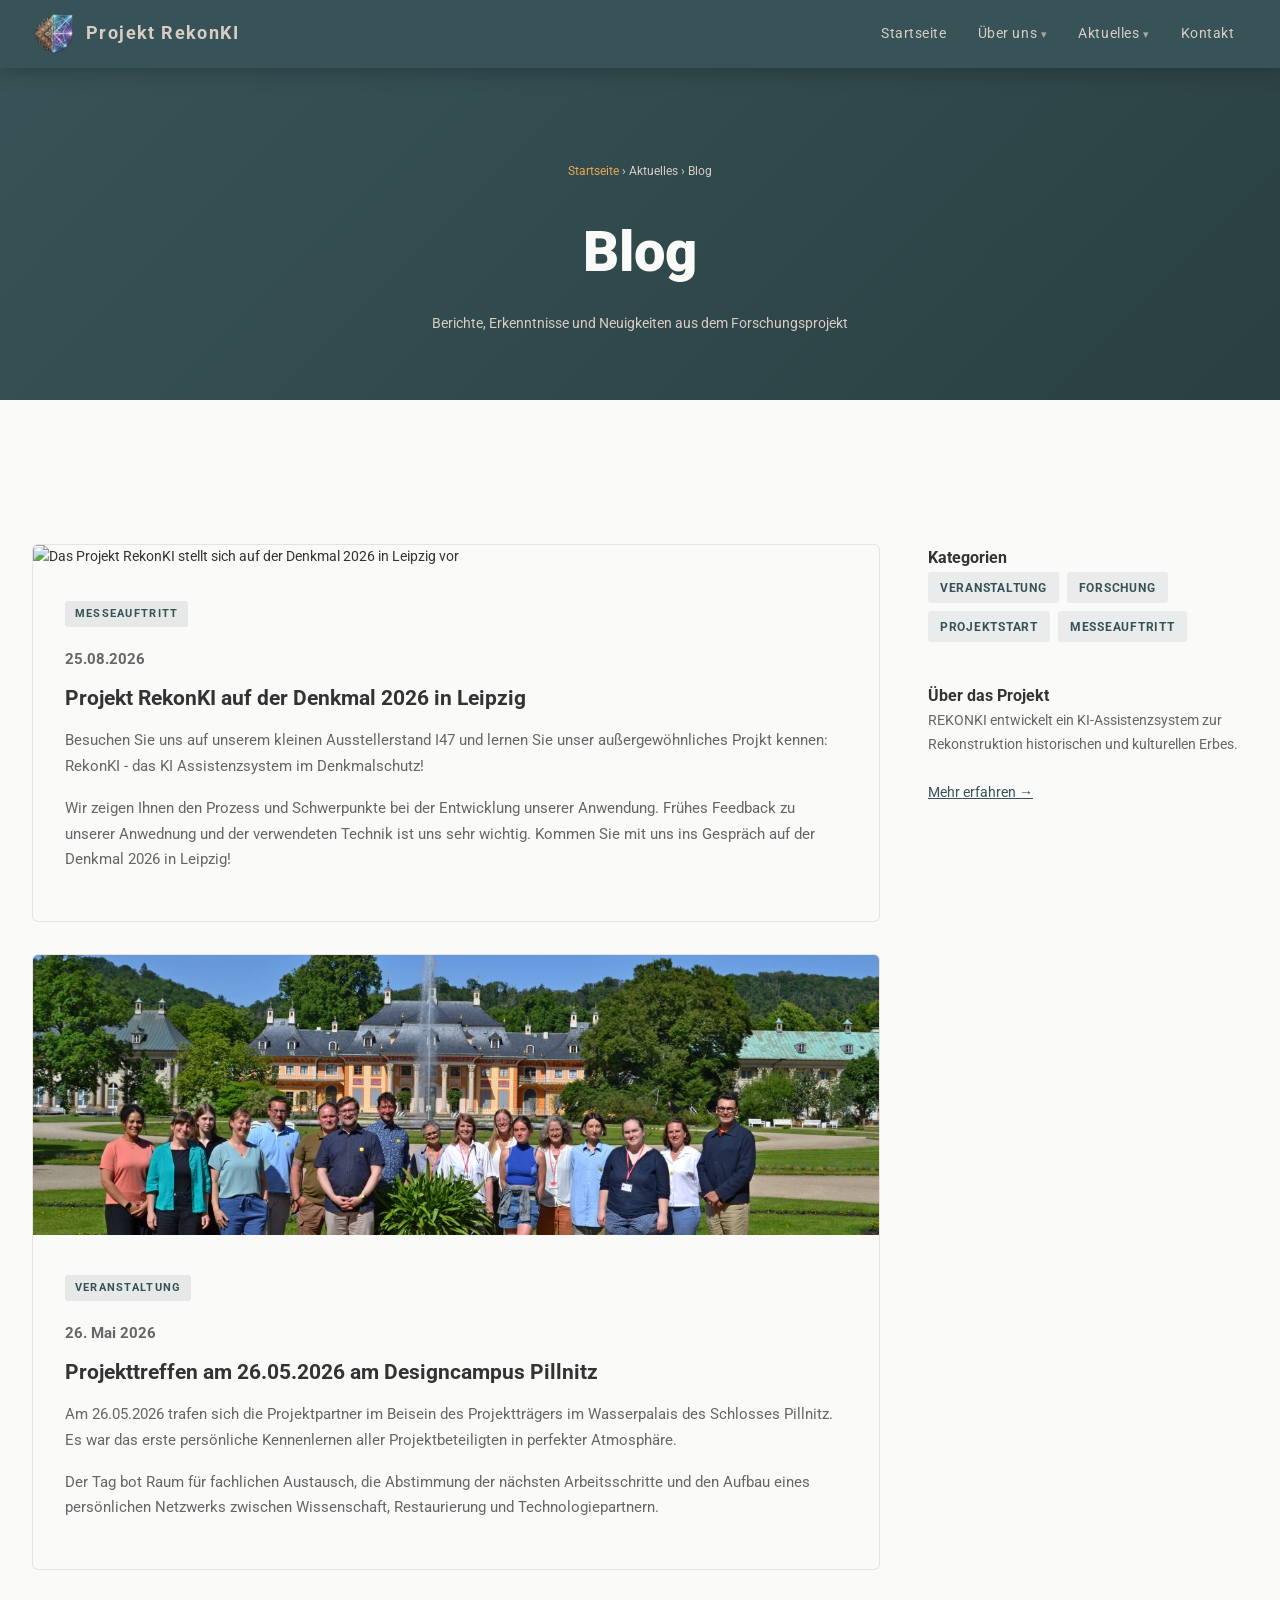
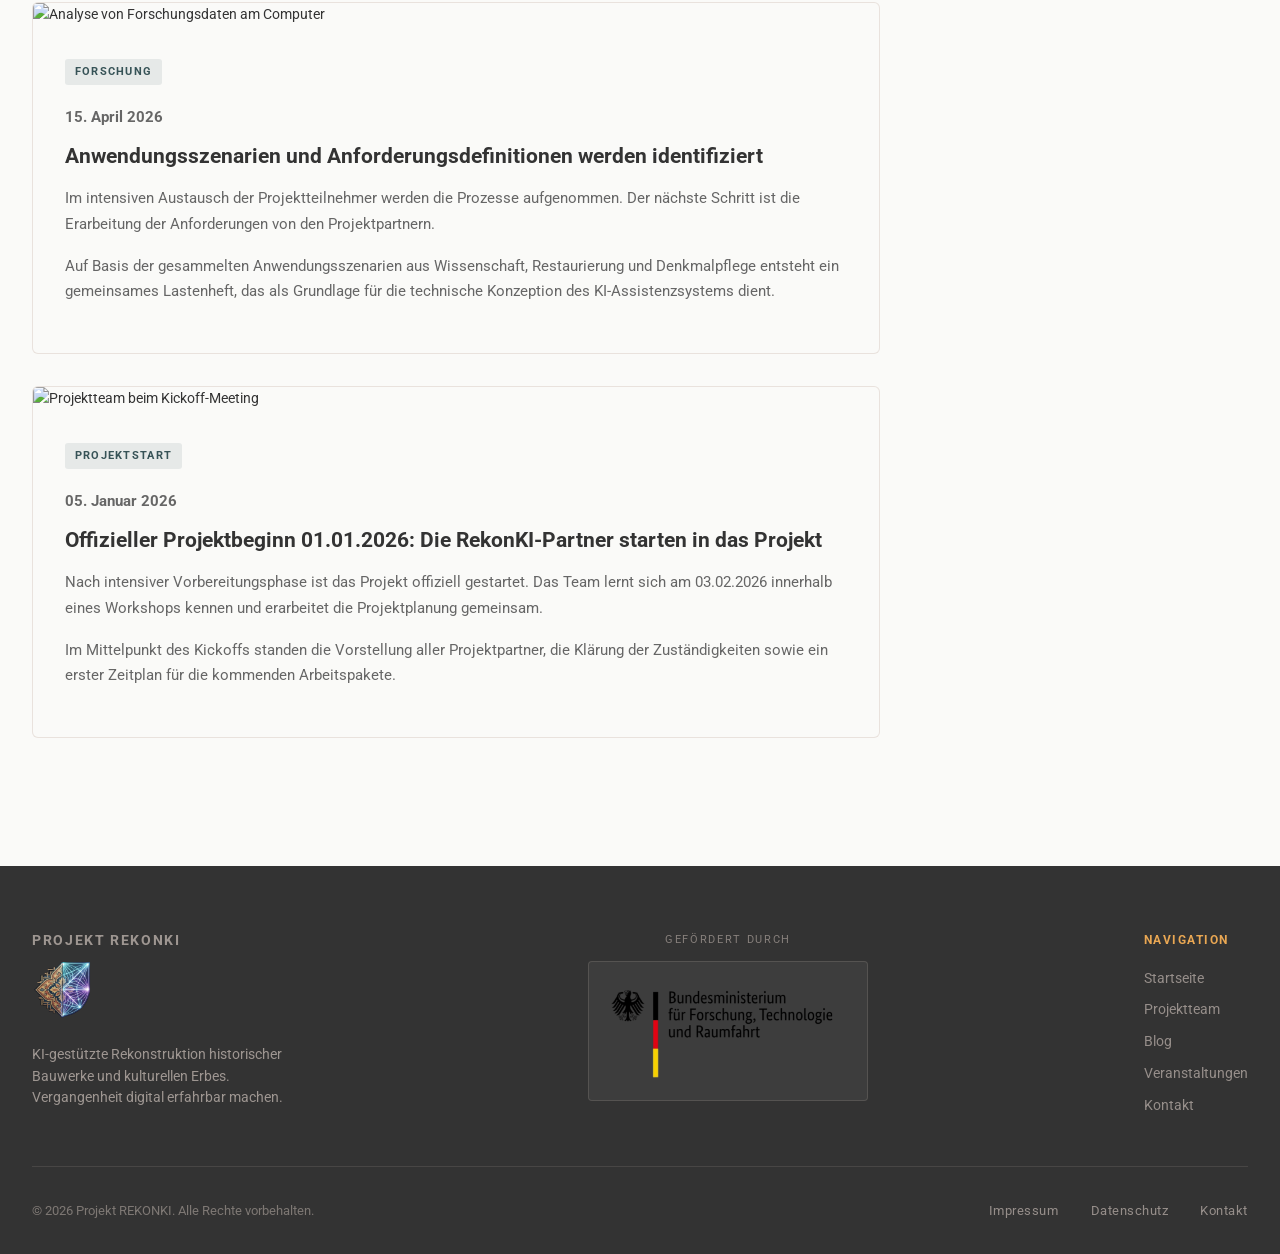
==== commit 39002a3c: "Impressum/Datenschutz nach DSGVO & DDG überarbeiten, Google Fonts lokal einbinden - Impressum auf § " ====
--- a/pages/blog.html
+++ b/pages/blog.html
@@ -5,8 +5,6 @@
   <meta name="viewport" content="width=device-width, initial-scale=1.0" />
   <meta name="description" content="Blog – Berichte, Erkenntnisse und Neuigkeiten aus dem Forschungsprojekt REKONKI." />
   <title>Blog – REKONKI</title>
-  <link rel="preconnect" href="https://fonts.googleapis.com" />
-  <link href="https://fonts.googleapis.com/css2?family=Roboto:wght@300;400;700;900&display=swap" rel="stylesheet" />
   <link rel="stylesheet" href="../css/style.css" />
   <style>
     .page-hero { background: linear-gradient(135deg, var(--teal) 0%, #2a4042 100%); padding: 5rem 0 4rem; text-align: center; }
--- a/css/style.css
+++ b/css/style.css
@@ -1,4 +1,10 @@
-@import url('https://fonts.googleapis.com/css2?family=Roboto:wght@300;400;700;900&display=swap');
+@font-face {
+  font-family: 'Roboto';
+  font-style: normal;
+  font-weight: 100 900;
+  font-display: swap;
+  src: url('/fonts/roboto-latin-var.woff2') format('woff2');
+}
 
 :root {
   --dark: #333333;
@@ -158,6 +164,18 @@
     linear-gradient(90deg, rgba(217,204,196,0.04) 1px, transparent 1px);
   background-size: 60px 60px;
   mask-image: radial-gradient(ellipse at center, black 30%, transparent 80%);
+}
+
+#hero-network {
+  position: absolute;
+  inset: 0;
+  width: 100%;
+  height: 100%;
+  z-index: 0;
+}
+
+@media (prefers-reduced-motion: reduce) {
+  #hero-network { display: none; }
 }
 
 .hero-content {
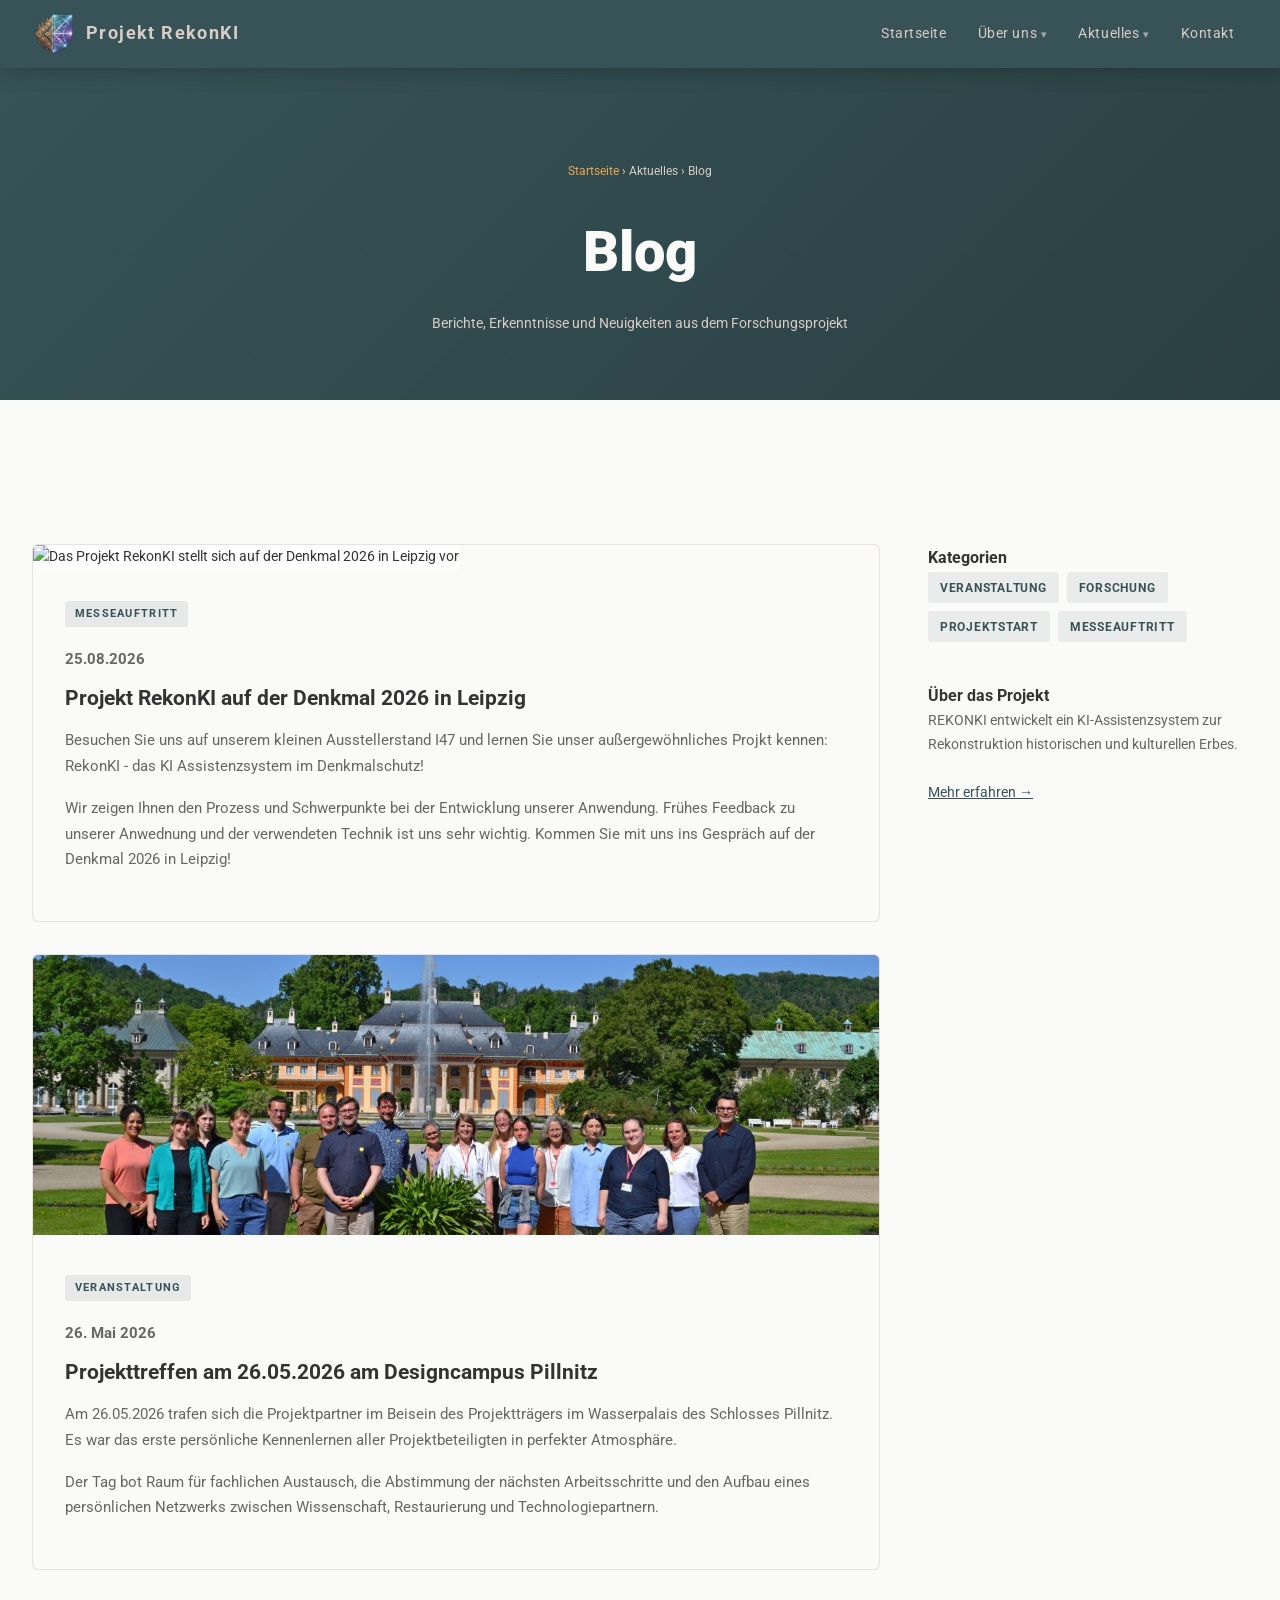
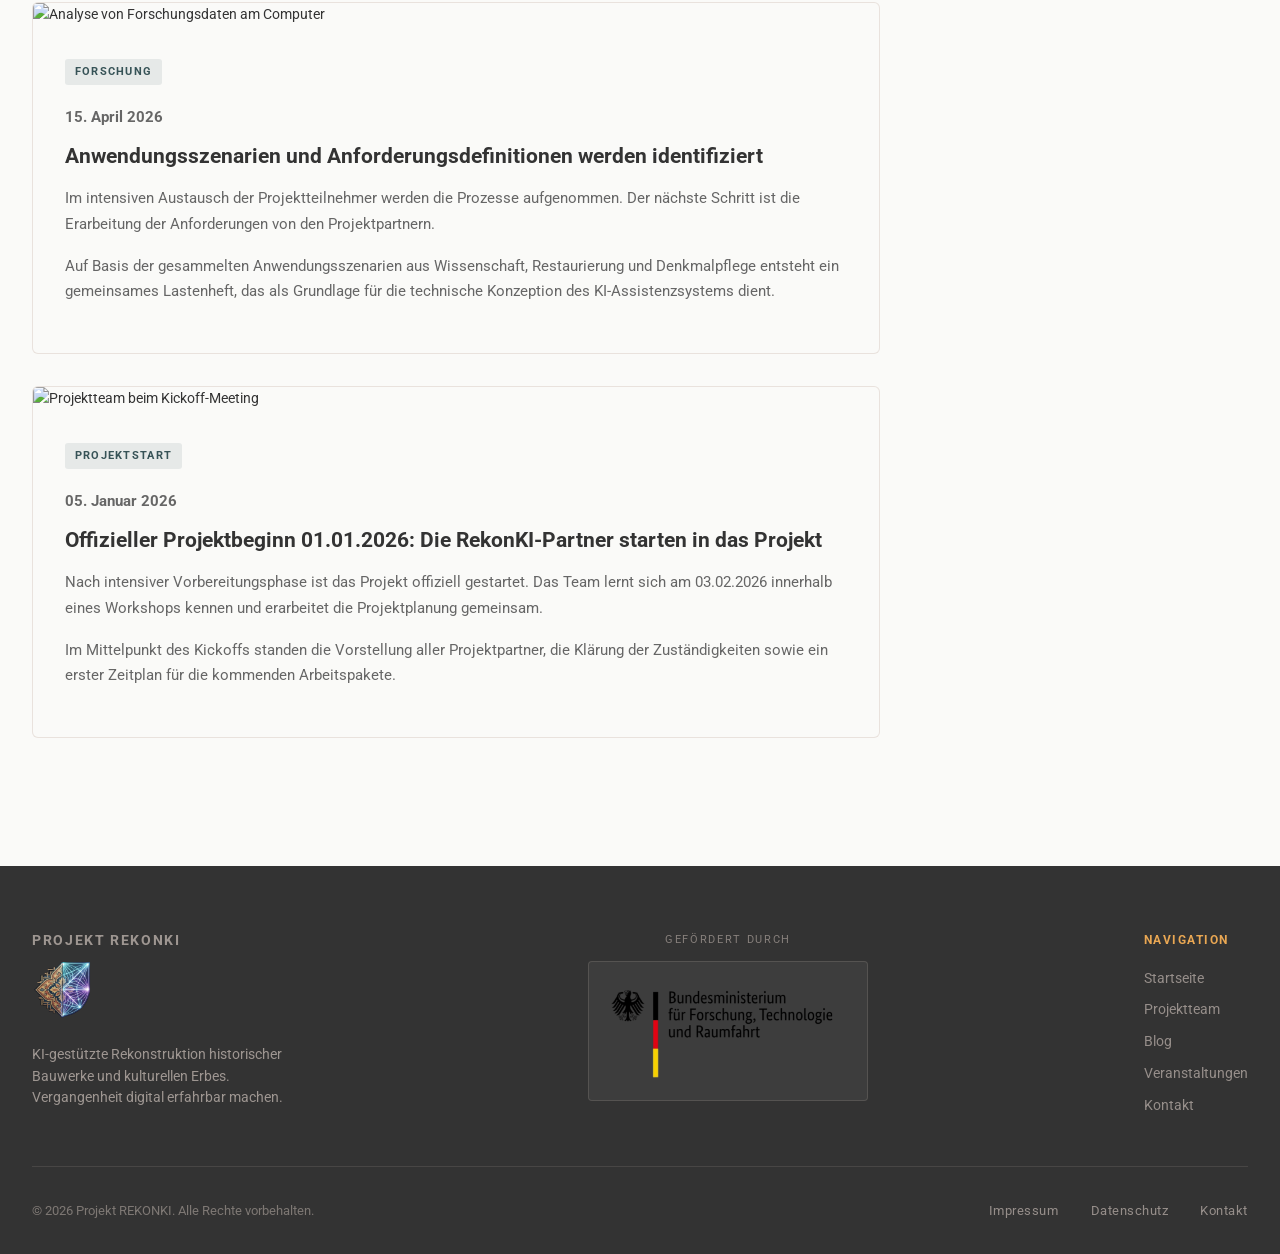
==== commit cb040a61: "Cache-Busting für partners.js hinzufügen partner.js wurde zuletzt korrekt aktualisiert (TU Bergakade" ====
--- a/pages/blog.html
+++ b/pages/blog.html
@@ -69,7 +69,7 @@
 
 <!-- Scripts -->
 <script src="../js/main.js"></script>
-<script src="../js/partners.js"></script>
+<script src="../js/partners.js?v=20260907"></script>
 <script src="../js/news.js"></script>
 <script src="../js/components.js"></script>
 <script>
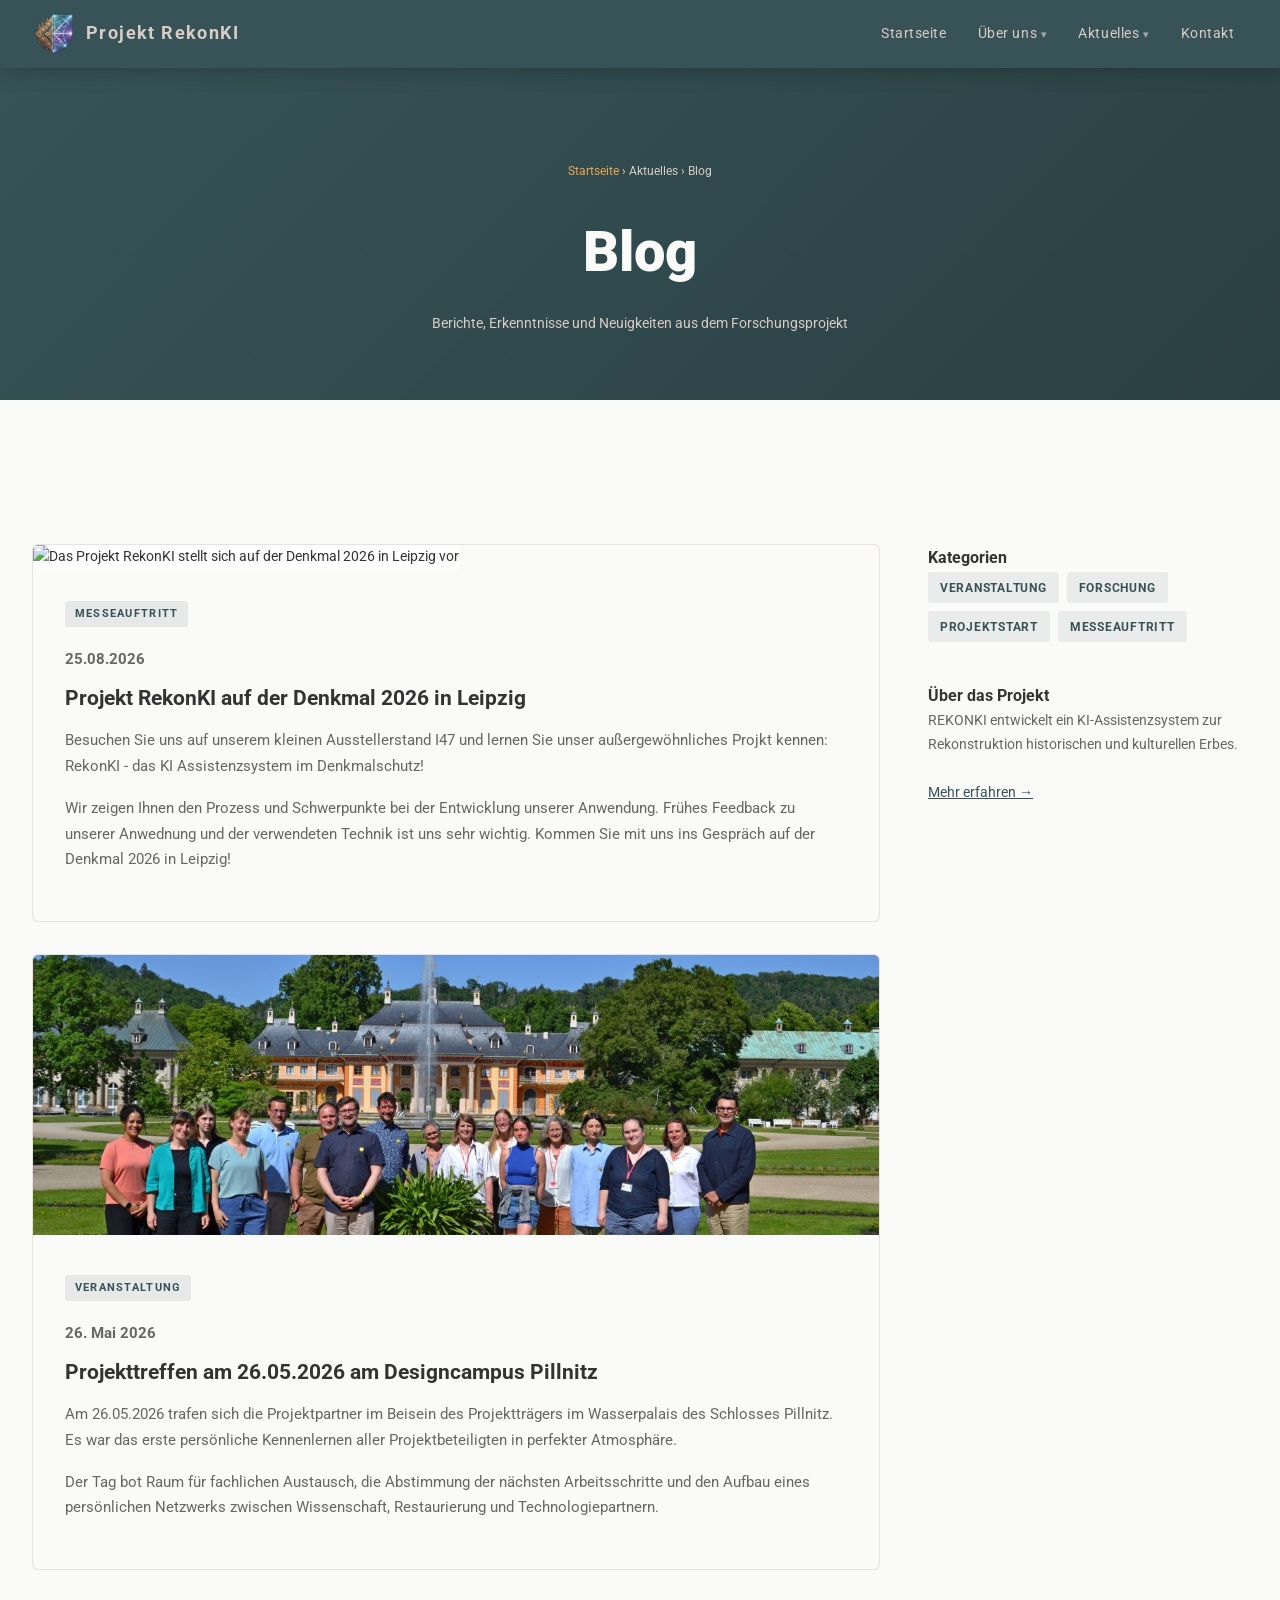
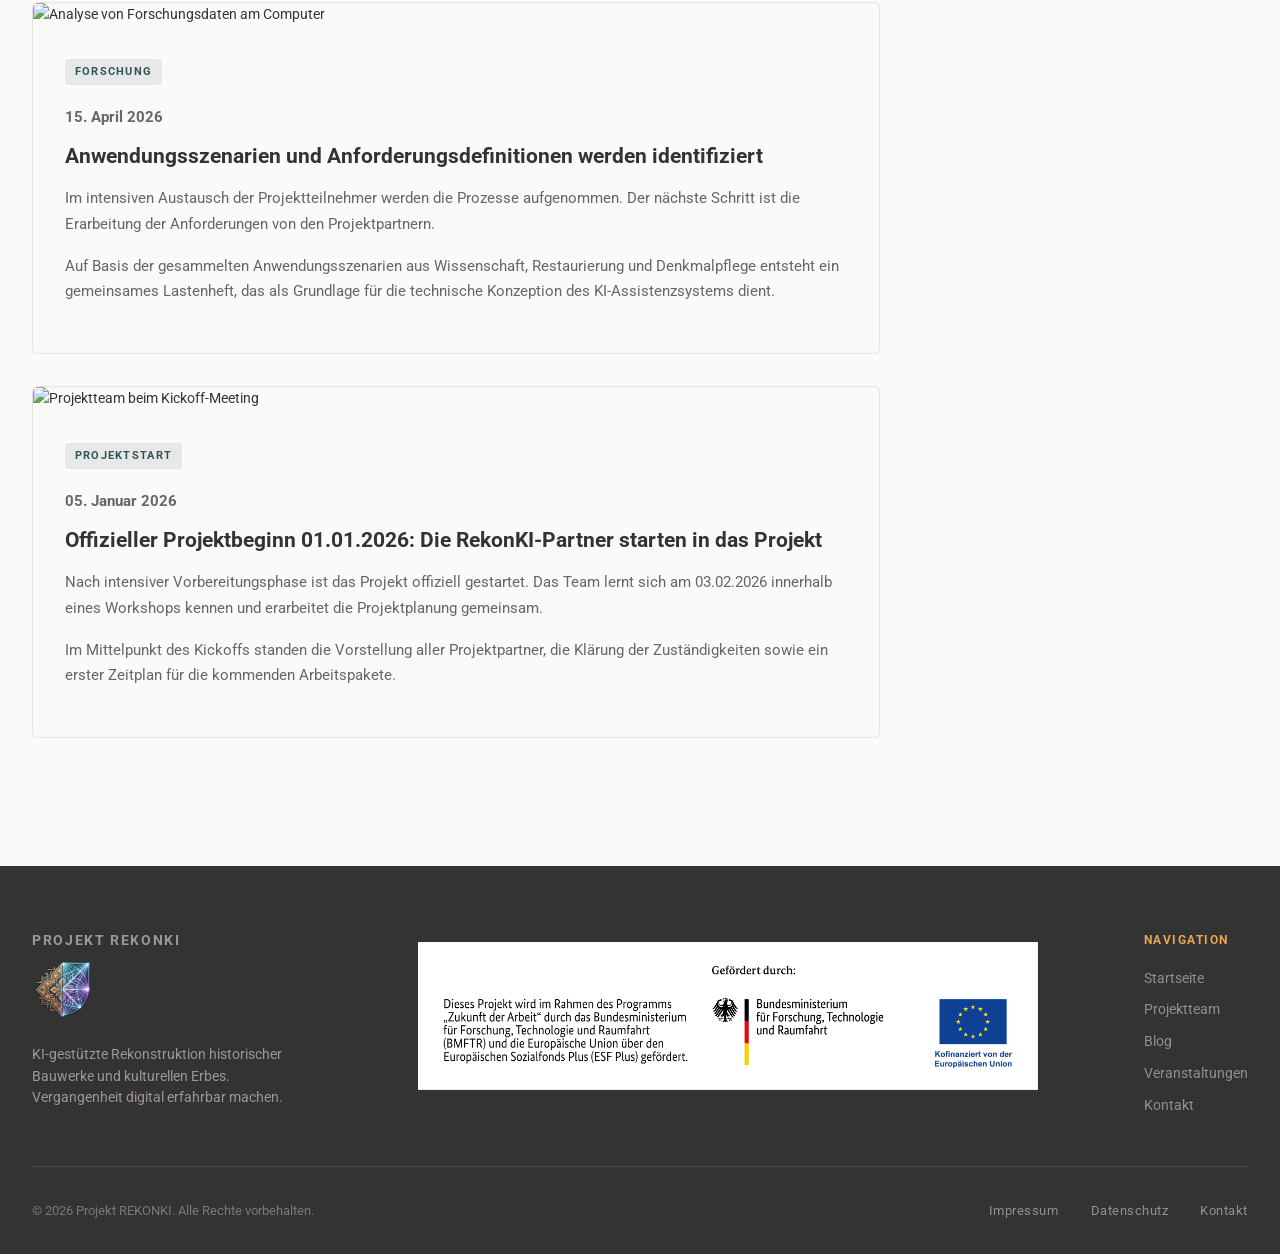
==== commit 5d313d3b: "Fix broken mobile nav dropdown, unvalidated contact form, and content typos - Mobile dropdown menu (" ====
--- a/pages/blog.html
+++ b/pages/blog.html
@@ -5,6 +5,7 @@
   <meta name="viewport" content="width=device-width, initial-scale=1.0" />
   <meta name="description" content="Blog – Berichte, Erkenntnisse und Neuigkeiten aus dem Forschungsprojekt REKONKI." />
   <title>Blog – REKONKI</title>
+  <link rel="icon" type="image/png" href="/img/logo_v1.png" />
   <link rel="stylesheet" href="../css/style.css" />
   <style>
     .page-hero { background: linear-gradient(135deg, var(--teal) 0%, #2a4042 100%); padding: 5rem 0 4rem; text-align: center; }
@@ -70,7 +71,7 @@
 <!-- Scripts -->
 <script src="../js/main.js"></script>
 <script src="../js/partners.js?v=20260907"></script>
-<script src="../js/news.js"></script>
+<script src="../js/news.js?v=20260907"></script>
 <script src="../js/components.js"></script>
 <script>
   document.addEventListener("DOMContentLoaded", function () {
--- a/css/style.css
+++ b/css/style.css
@@ -587,6 +587,7 @@
 }
 
 .footer-traeger {
+  flex: 1 1 360px;
   text-align: center;
 }
 
@@ -599,19 +600,15 @@
 }
 
 .footer-traeger-logo {
-  width: 280px;
-  height: 140px;
-  background: rgba(255,255,255,0.05);
-  border: 1px solid rgba(217,204,196,0.15);
-  border-radius: 4px;
-  display: flex;
-  align-items: center;
-  justify-content: center;
-  font-size: 0.7rem;
-  color: rgba(217,204,196,0.4);
-  text-transform: uppercase;
-  letter-spacing: 0.1em;
+  width: 100%;
+  max-width: 620px;
   margin: 0 auto;
+}
+
+.footer-traeger-logo img {
+  display: block;
+  width: 100%;
+  height: auto;
 }
 
 .footer-bottom {
